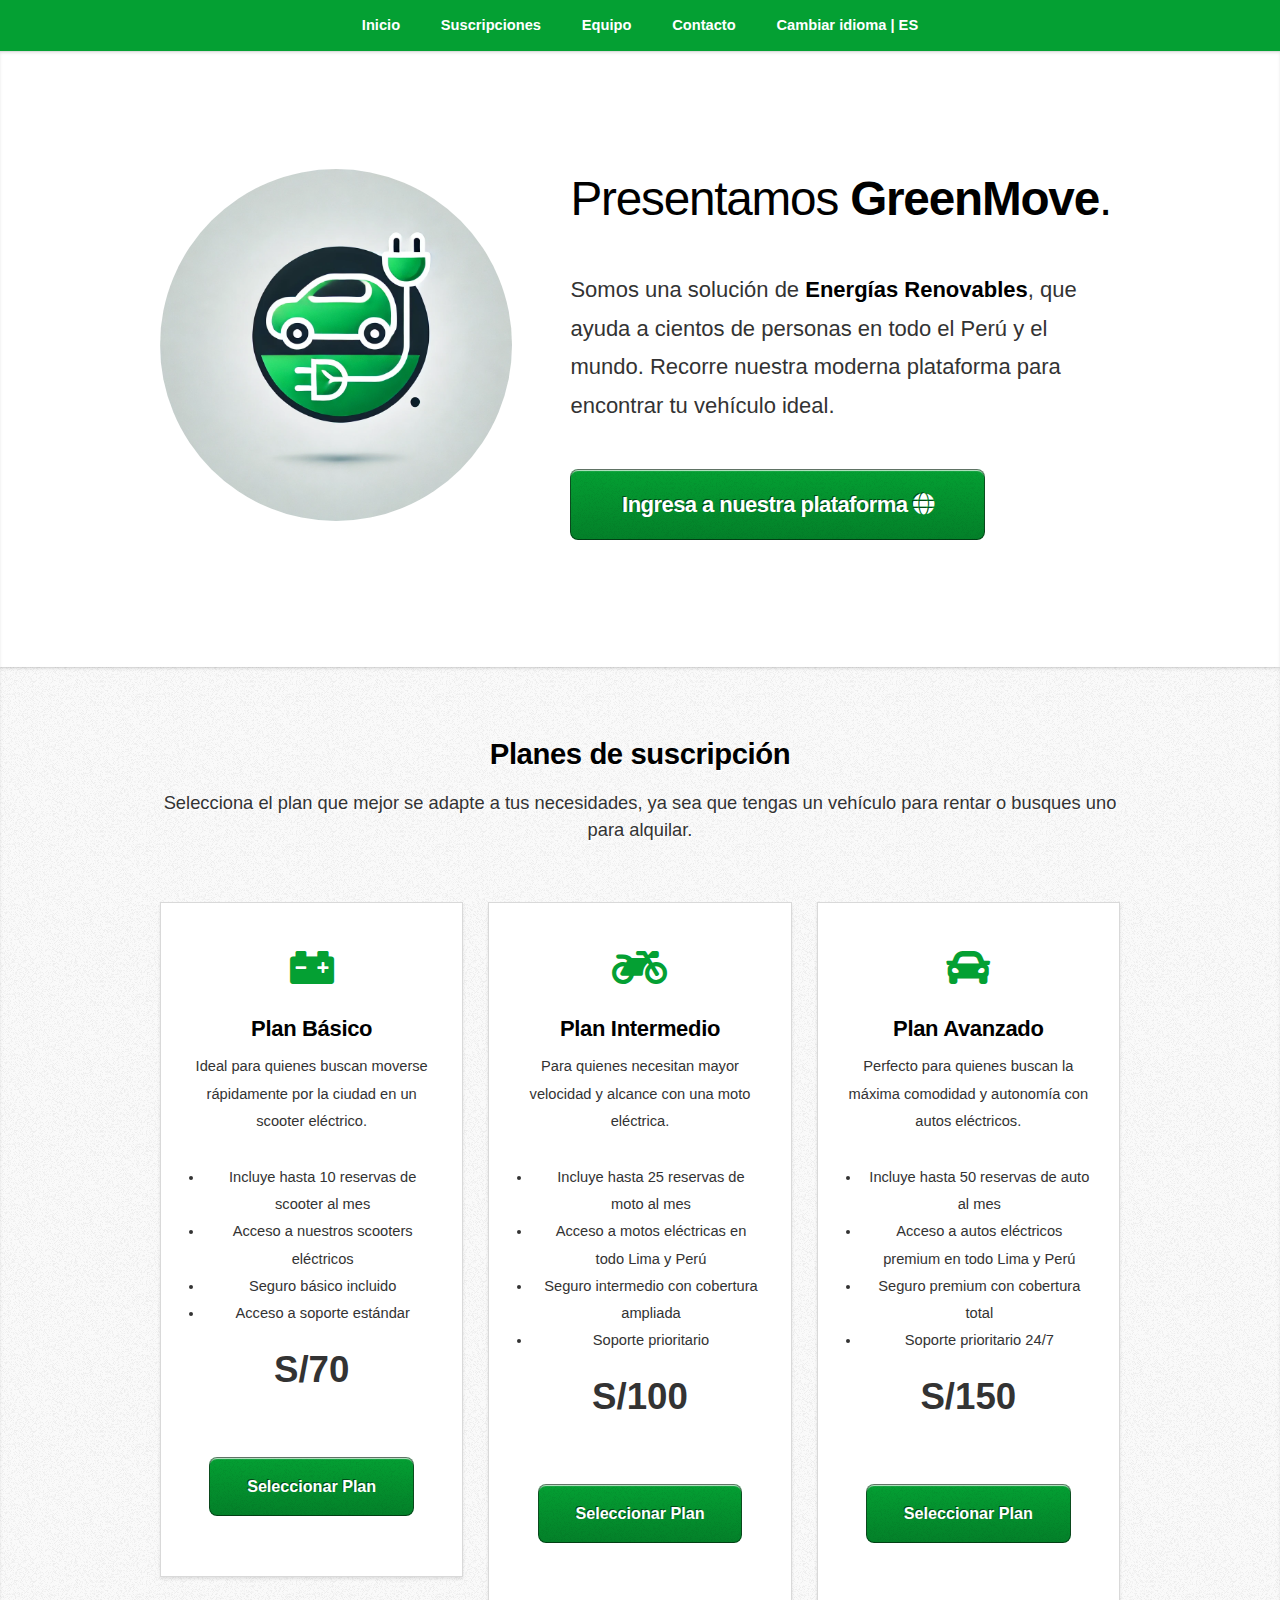
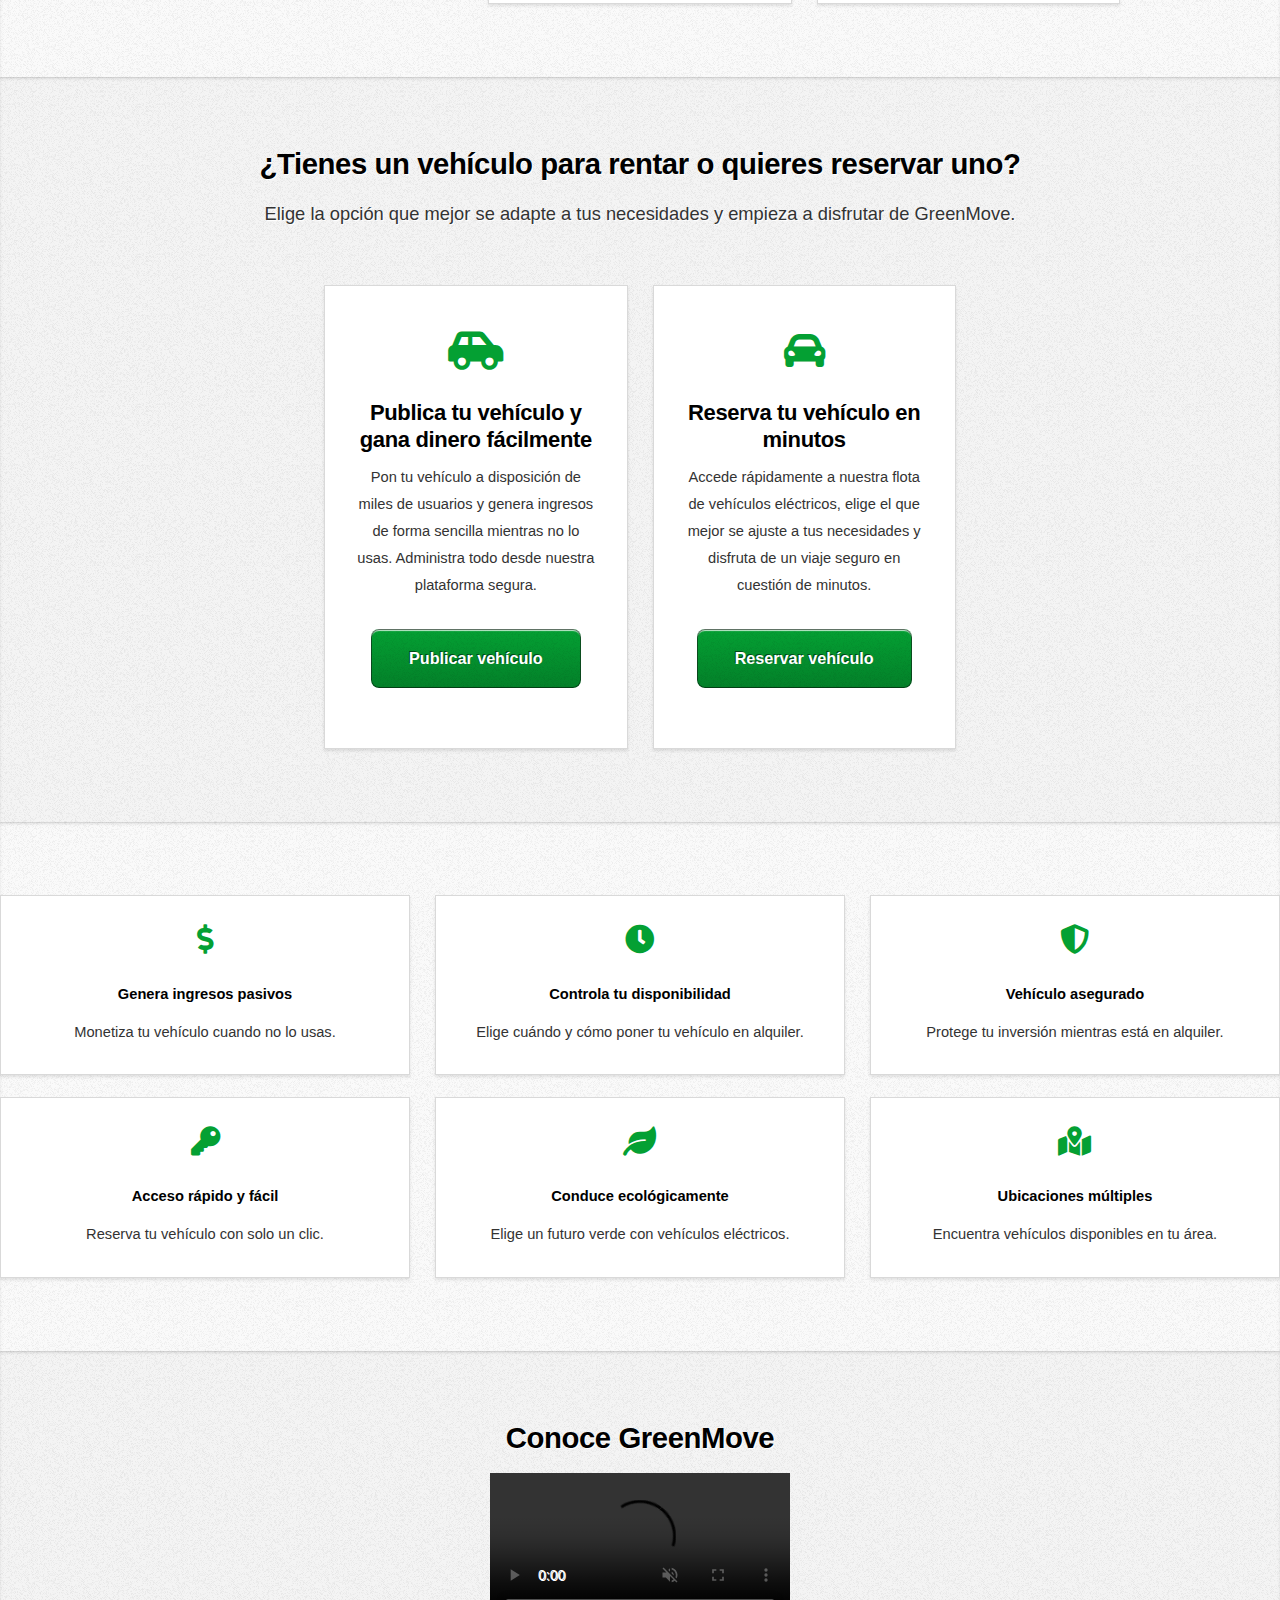
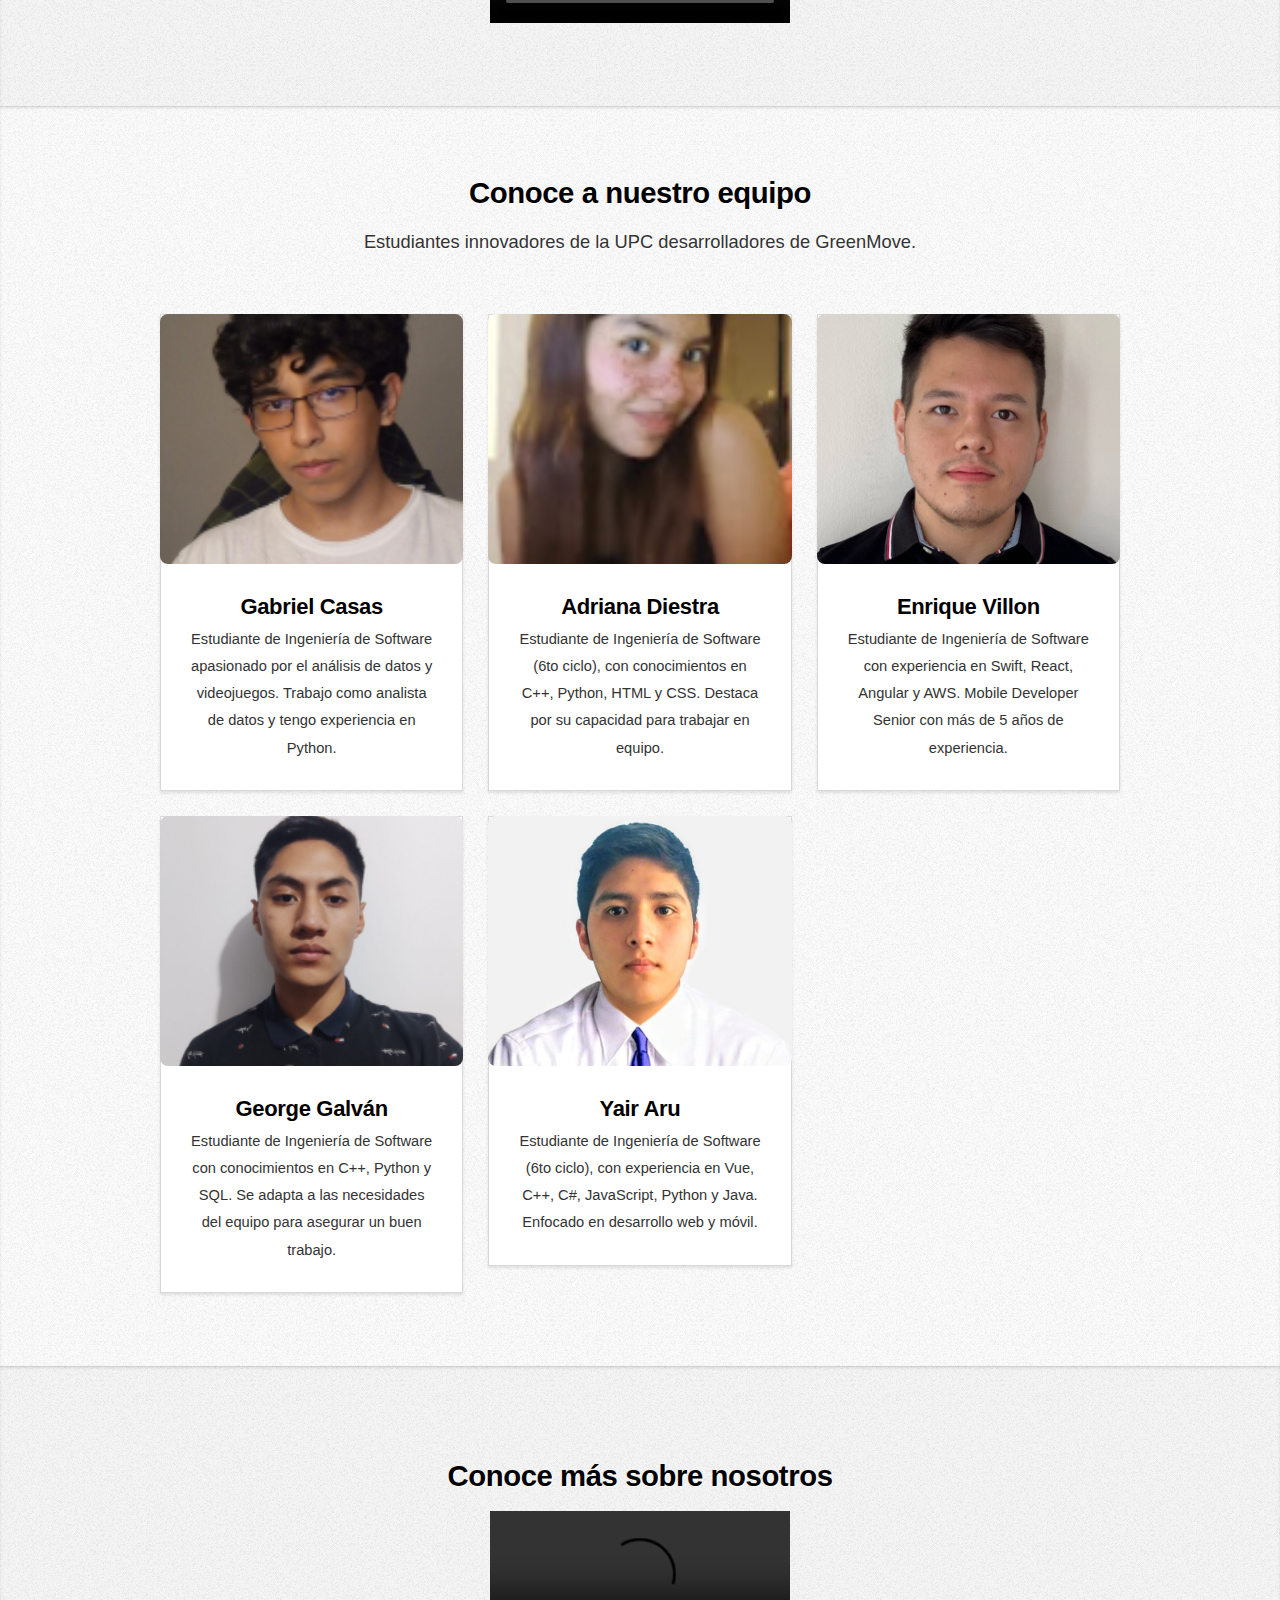
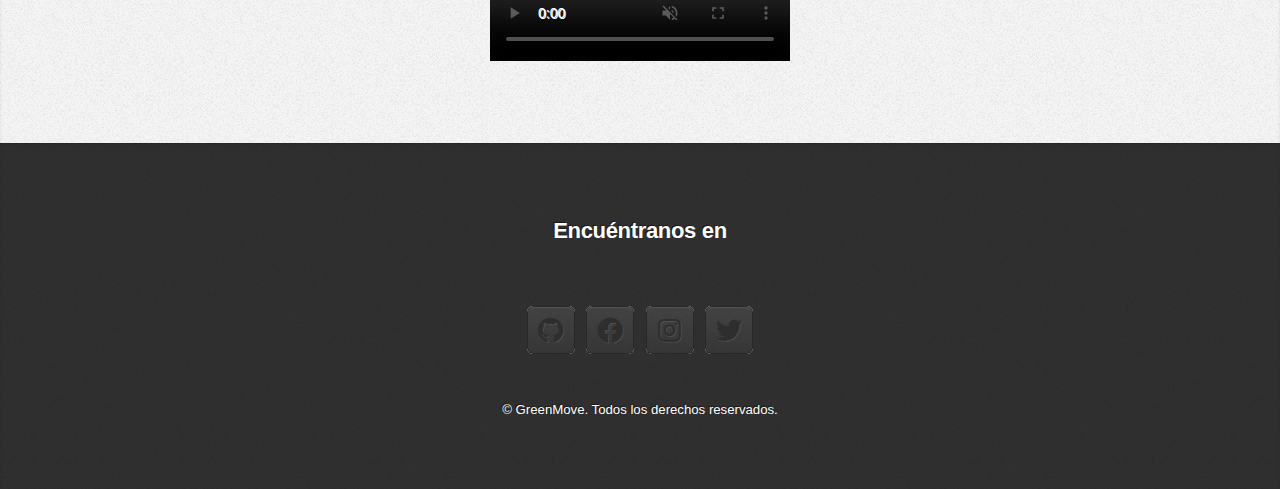
==== spanish.html @ 97f6a9b6 "feat(language-switcher): added language switcher." ====
<!DOCTYPE HTML>

<html lang="es">
<head>
    <title>GreenMove</title>
    <meta charset="utf-8" />
    <meta name="viewport" content="width=device-width, initial-scale=1, user-scalable=no" />
    <link rel="stylesheet" href="assets/css/main.css" />
</head>
<body class="is-preload">


<!-- Nav -->
<nav id="nav">
    <ul class="container">
        <li><a href="#top" id="home">Inicio</a></li>
        <li><a href="#work">Suscripciones</a></li>
        <li><a href="#portfolio">Equipo</a></li>
        <li><a href="#contact">Contacto</a></li>
        <li><a href="index.html">Cambiar idioma | ES</a></li>
    </ul>
</nav>

<!-- Home -->
<article id="top" class="wrapper style1">
    <div class="container">
        <div class="row">
            <div class="col-4 col-5-large col-12-medium">
                <span class="image fit"><img src="images/pic00.jpg" alt="" /></span>
            </div>
            <div class="col-8 col-7-large col-12-medium">
                <header>
                    <h1>Presentamos <strong>GreenMove</strong>.</h1>
                </header>
                <p>Somos una solución de <strong>Energías Renovables</strong>, que ayuda a cientos de personas en todo el Perú y el mundo. Recorre nuestra moderna plataforma para encontrar tu vehículo ideal.</p>
                <a href="https://greenmove-web-app.vercel.app/login" class="button large scrolly">
                    Ingresa a nuestra plataforma <i class="fas fa-globe"></i>
                </a>
            </div>
        </div>
    </div>
</article>






<!-- Planes de Suscripción para GreenMove -->
<article id="work" class="wrapper style2">
    <div class="container">
        <header>
            <h2>Planes de suscripción</h2>
            <p>Selecciona el plan que mejor se adapte a tus necesidades, ya sea que tengas un vehículo para rentar o busques uno para alquilar.</p>
        </header>
        <div class="row aln-center">
            <!-- Plan Básico -->
            <div class="col-4 col-6-medium col-12-small">
                <section class="box style1">
                    <span class="icon featured"><i class="fas fa-car-battery fa-3x"></i></span>
                    <h3>Plan Básico </h3>
                    <p>Ideal para quienes buscan moverse rápidamente por la ciudad en un scooter eléctrico.</p>
                    <ul>
                        <li>Incluye hasta 10 reservas de scooter al mes</li>
                        <li>Acceso a nuestros scooters eléctricos </li>
                        <li>Seguro básico incluido</li>
                        <li>Acceso a soporte estándar</li>
                    </ul>
                    <p style="font-size: 2.5em; font-weight: bold;">S/70</p>
                    <a href="#" class="button">Seleccionar Plan</a>
                </section>
            </div>
            <!-- Plan Intermedio -->
            <div class="col-4 col-6-medium col-12-small">
                <section class="box style1">
                    <span class="icon featured"><i class="fas fa-motorcycle fa-3x"></i></span>
                    <h3>Plan Intermedio</h3>
                    <p>Para quienes necesitan mayor velocidad y alcance con una moto eléctrica.</p>
                    <ul>
                        <li>Incluye hasta 25 reservas de moto al mes</li>
                        <li>Acceso a motos eléctricas en todo Lima y Perú</li>
                        <li>Seguro intermedio con cobertura ampliada</li>
                        <li>Soporte prioritario</li>
                    </ul>
                    <p style="font-size: 2.5em; font-weight: bold;">S/100</p>
                    <a href="#" class="button">Seleccionar Plan</a>
                </section>
            </div>

            <!-- Plan Avanzado -->
            <div class="col-4 col-6-medium col-12-small">
                <section class="box style1">
                    <span class="icon featured"><i class="fas fa-car fa-3x"></i></span>
                    <h3>Plan Avanzado</h3>
                    <p>Perfecto para quienes buscan la máxima comodidad y autonomía con autos eléctricos.</p>
                    <ul>
                        <li>Incluye hasta 50 reservas de auto al mes</li>
                        <li>Acceso a autos eléctricos premium en todo Lima y Perú</li>
                        <li>Seguro premium con cobertura total</li>
                        <li>Soporte prioritario 24/7</li>
                    </ul>
                    <p style="font-size: 2.5em; font-weight: bold;">S/150</p>
                    <a href="#" class="button">Seleccionar Plan</a>
                </section>
            </div>
        </div>
    </div>
</article>






<!-- CTA para Propietarios y Usuarios -->
<article id="users" class="wrapper style3">
    <div class="container">
        <header>
            <h2>¿Tienes un vehículo para rentar o quieres reservar uno?</h2>
            <p>Elige la opción que mejor se adapte a tus necesidades y empieza a disfrutar de GreenMove.</p>
        </header>
        <div class="row aln-center">
            <!-- Card para Propietarios de vehículos -->
            <div class="col-4 col-6-medium col-12-small">
                <section class="box style1">
                    <span class="icon featured"><i class="fas fa-car-side fa-3x"></i></span>
                    <h3>Publica tu vehículo y gana dinero fácilmente</h3>
                    <p>Pon tu vehículo a disposición de miles de usuarios y genera ingresos de forma sencilla mientras no lo usas. Administra todo desde nuestra plataforma segura.</p>
                    <a href="#" class="button">Publicar vehículo</a>
                </section>
            </div>

            <!-- Card para Usuarios que buscan alquilar -->
            <div class="col-4 col-6-medium col-12-small">
                <section class="box style1">
                    <span class="icon featured"><i class="fas fa-car-alt fa-3x"></i></span>
                    <h3>Reserva tu vehículo en minutos</h3>
                    <p>Accede rápidamente a nuestra flota de vehículos eléctricos, elige el que mejor se ajuste a tus necesidades y disfruta de un viaje seguro en cuestión de minutos.</p>
                    <a href="#" class="button">Reservar vehículo</a>
                </section>
            </div>
        </div>
    </div>
</article>

<!-- Beneficios para Propietarios -->
<article id="benefit" class="wrapper style2">
    <div class="row aln-center">
        <div class="col-4 col-12-medium">
            <section class="box benefit-card">
                <span class="icon featured"><i class="fas fa-dollar-sign fa-2x"></i></span>
                <h4>Genera ingresos pasivos</h4>
                <p>Monetiza tu vehículo cuando no lo usas.</p>
            </section>
        </div>
        <div class="col-4 col-12-medium">
            <section class="box benefit-card">
                <span class="icon featured"><i class="fas fa-clock fa-2x"></i></span>
                <h4>Controla tu disponibilidad</h4>
                <p>Elige cuándo y cómo poner tu vehículo en alquiler.</p>
            </section>
        </div>
        <div class="col-4 col-12-medium">
            <section class="box benefit-card">
                <span class="icon featured"><i class="fas fa-shield-alt fa-2x"></i></span>
                <h4>Vehículo asegurado</h4>
                <p>Protege tu inversión mientras está en alquiler.</p>
            </section>
        </div>
    </div>
    <h2></h2>
    <!-- Beneficios para Usuarios -->
    <div class="row aln-center">
        <div class="col-4 col-12-medium">
            <section class="box benefit-card">
                <span class="icon featured"><i class="fas fa-key fa-2x"></i></span>
                <h4>Acceso rápido y fácil</h4>
                <p>Reserva tu vehículo con solo un clic.</p>
            </section>
        </div>
        <div class="col-4 col-12-medium">
            <section class="box benefit-card">
                <span class="icon featured"><i class="fas fa-leaf fa-2x"></i></span>
                <h4>Conduce ecológicamente</h4>
                <p>Elige un futuro verde con vehículos eléctricos.</p>
            </section>
        </div>
        <div class="col-4 col-12-medium">
            <section class="box benefit-card">
                <span class="icon featured"><i class="fas fa-map-marked-alt fa-2x"></i></span>
                <h4>Ubicaciones múltiples</h4>
                <p>Encuentra vehículos disponibles en tu área.</p>
            </section>
        </div>

    </div>
</article>
<article id="about-the-product" class="wrapper style3">
    <div class="about-the-product-container">
        <div class="about-the-product-title">
            <h2 style="color: black">Conoce GreenMove</h2>
        </div>
        <div class="about-the-product-video-container ">
            <video controls autoplay loop muted class="about-the-product-video">
                <source src="" type="video/mp4">
            </video>
        </div>
    </div>
</article>
<!-- Team Portfolio-->
<article id="portfolio" class="wrapper style2">
    <div class="container">
        <header>
            <h2>Conoce a nuestro equipo</h2>
            <p>Estudiantes innovadores de la UPC desarrolladores de GreenMove.</p>
        </header>
        <div class="row">
            <div class="col-4 col-6-medium col-12-small">
                <article class="box style2">
                    <a href="#" class="image featured">
                        <img src="images/Gabriel.png" alt="Gabriel" />
                    </a>
                    <h3><a href="#">Gabriel Casas</a></h3>
                    <p>Estudiante de Ingeniería de Software apasionado por el análisis de datos y videojuegos. Trabajo como analista de datos y tengo experiencia en Python.</p>
                </article>
            </div>
            <div class="col-4 col-6-medium col-12-small">
                <article class="box style2">
                    <a href="#" class="image featured">
                        <img src="images/Adriana.png" alt="Adriana" />
                    </a>
                    <h3><a href="#">Adriana Diestra </a></h3>
                    <p>Estudiante de Ingeniería de Software (6to ciclo), con conocimientos en C++, Python, HTML y CSS. Destaca por su capacidad para trabajar en equipo.</p>
                </article>
            </div>
            <div class="col-4 col-6-medium col-12-small">
                <article class="box style2">
                    <a href="#" class="image featured">
                        <img src="images/Enrique.png" alt="Enrique" />
                    </a>
                    <h3><a href="#">Enrique Villon</a></h3>
                    <p>Estudiante de Ingeniería de Software con experiencia en Swift, React, Angular y AWS. Mobile Developer Senior con más de 5 años de experiencia.</p>
                </article>
            </div>
            <div class="col-4 col-6-medium col-12-small">
                <article class="box style2">
                    <a href="#" class="image featured">
                        <img src="images/George_foto.png" alt="George" />
                    </a>
                    <h3><a href="#">George Galván</a></h3>
                    <p> Estudiante de Ingeniería de Software con conocimientos en C++, Python y SQL. Se adapta a las necesidades del equipo para asegurar un buen trabajo.</p>
                </article>
            </div>
            <div class="col-4 col-6-medium col-12-small">
                <article class="box style2">
                    <a href="#" class="image featured">
                        <img src="images/Yair.jpg" alt="Yair" />
                    </a>
                    <h3><a href="#">Yair Aru </a></h3>
                    <p>Estudiante de Ingeniería de Software (6to ciclo), con experiencia en Vue, C++, C#, JavaScript, Python y Java. Enfocado en desarrollo web y móvil.</p>
                </article>
            </div>
        </div>
    </div>
</article>

<article id="about-the-team" class="wrapper style3">
    <div class="about-the-team-container">
        <div class="about-the-team-title">
            <h2></h2>
            <h2 style="color: black">Conoce más sobre nosotros</h2>
        </div>
        <div class="about-the-team-video-container ">
            <video controls autoplay loop muted class="about-the-team-video">
                <source src="" type="video/mp4">
            </video>
        </div>
    </div>
</article>


<!-- Contact -->
<article id="contact" class="wrapper style4">
    <div class="container medium">
        <header>
            <h3>Encuéntranos en</h3>
        </header>
        <div class="row">
            <div class="col-12">
                <ul class="social">
                    <li><a href="https://github.com/G5UPC-PRE-SI729-2402-SW54-WebCode-Team" class="icon brands fa-github"><span class="label">Github</span></a></li>
                    <li><a href="https://facebook.com" class="icon brands fa-facebook"><span class="label">Facebook</span></a></li>
                    <li><a href="https://instagram.com" class="icon brands fa-instagram"><span class="label">Instagram</span></a></li>
                    <li><a href="https://twitter.com" class="icon brands fa-twitter"><span class="label">Twitter</span></a></li>
                </ul>
            </div>
        </div>
        <footer>
            <ul id="copyright">
                <li style="color: white">&copy; GreenMove. Todos los derechos reservados.</li>
            </ul>
        </footer>
    </div>
</article>

<!-- Scripts -->
<script src="assets/js/jquery.min.js"></script>
<script src="assets/js/jquery.scrolly.min.js"></script>
<script src="assets/js/browser.min.js"></script>
<script src="assets/js/breakpoints.min.js"></script>
<script src="assets/js/util.js"></script>
<script src="assets/js/main.js"></script>

</body>
</html>
---- assets/css/main.css ----
@import url("https://fonts.googleapis.com/css2?family=Nunito:wght@300;600;700&display=swap");
@import url("fontawesome-all.min.css");

/*
	Miniport by HTML5 UP
	html5up.net | @ajlkn
	Free for personal and commercial use under the CCA 3.0 license (html5up.net/license)
*/

html, body, div, span, applet, object,
iframe, h1, h2, h3, h4, h5, h6, p, blockquote,
pre, a, abbr, acronym, address, big, cite,
code, del, dfn, em, img, ins, kbd, q, s, samp,
small, strike, strong, sub, sup, tt, var, b,
u, i, center, dl, dt, dd, ol, ul, li, fieldset,
form, label, legend, table, caption, tbody,
tfoot, thead, tr, th, td, article, aside,
canvas, details, embed, figure, figcaption,
footer, header, hgroup, menu, nav, output, ruby,
section, summary, time, mark, audio, video {
	margin: 0;
	padding: 0;
	border: 0;
	font-size: 100%;
	font: inherit;
	vertical-align: baseline;}

article, aside, details, figcaption, figure,
footer, header, hgroup, menu, nav, section {
	display: block;}

body {
	line-height: 1;
}

ol, ul {
	list-style: none;
}

blockquote, q {
	quotes: none;
}

	blockquote:before, blockquote:after, q:before, q:after {
		content: '';
		content: none;
	}

table {
	border-collapse: collapse;
	border-spacing: 0;
}

body {
	-webkit-text-size-adjust: none;
}

mark {
	background-color: transparent;
	color: inherit;
}

input::-moz-focus-inner {
	border: 0;
	padding: 0;
}

input, select, textarea {
	-moz-appearance: none;
	-webkit-appearance: none;
	-ms-appearance: none;
	appearance: none;
}

/* Basic */

	html {
		box-sizing: border-box;
	}

	*, *:before, *:after {
		box-sizing: inherit;
	}

	body {
		padding-top: 3.5em;
	}

		body.is-preload *, body.is-preload *:before, body.is-preload *:after {
			-moz-animation: none !important;
			-webkit-animation: none !important;
			-ms-animation: none !important;
			animation: none !important;
			-moz-transition: none !important;
			-webkit-transition: none !important;
			-ms-transition: none !important;
			transition: none !important;
		}

	body, input, textarea, select {
		font-family: 'Open Sans', sans-serif;
		line-height: 1.85em;
		color: #333333;
		font-weight: 300;
		font-size: 13pt;
	}

	a {
		-moz-transition: color .2s ease-in-out;
		-webkit-transition: color .2s ease-in-out;
		-ms-transition: color .2s ease-in-out;
		transition: color .2s ease-in-out;
		color: #04A033;
		text-decoration: underline;
	}

		a:hover {
			color: #27AE60 !important;
		}

		a img {
			border: 0;
		}

	b, strong {
		font-weight: 600;
		color: #000000;
	}

	i, em {
		font-style: italic;
	}

	sub {
		position: relative;
		top: 0.5em;
		font-size: 0.8em;
	}

	sup {
		position: relative;
		top: -0.5em;
		font-size: 0.8em;
	}

	blockquote {
		border-left: solid 0.75em #eee;
		padding: 1em 0 1em 1.5em;
		font-style: italic;
	}

	h1, h2, h3, h4, h5, h6 {
		color: #000000;
		margin: 0 0 0.75em 0;
	}

	h1 a, h2 a, h3 a, h4 a, h5 a, h6 a {
		text-decoration: none;
		color: inherit;
	}

	h2, h3, h4, h5, h6 {
		font-weight: 700;
	}

	h1 {
		font-size: 3.25em;
		letter-spacing: -0.025em;
		font-weight: 300;
	}

		h1 strong {
			font-weight: 700;
		}

	h2 {
		font-size: 2em;
		letter-spacing: -0.015em;
	}

	h3 {
		font-size: 1.5em;
		letter-spacing: -0.015em;
	}

	em, i {
		font-style: italic;
	}

	br.clear {
		clear: both;
	}

	hr {
		border: 0;
		border-top: solid 1px #444;
		border-top-color: rgba(0, 0, 0, 0.35);
		box-shadow: 0px 1px 0px 0px rgba(255, 255, 255, 0.1);
		height: 1px;
		margin: 3em 0;
	}

	p, ul, ol, dl, table {
		margin-bottom: 2em;
	}

	header {
		margin: 0 0 3em 0;
	}

		header > p {
			font-size: 1.25em;
			margin: 0;
		}

	footer {
		margin: 3em 0 0 0;
	}

		footer > p {
			font-size: 1.25em;
		}

/* Container */

	.container {
		margin: 0 auto;
		max-width: calc(100% - 50px);
		width: 1200px;
	}

		.container.medium {
			width: 100%;
		}

		@media screen and (max-width: 1680px) {

			.container {
				width: 1200px;
			}

				.container.medium {
					width: 900px;
				}

		}

		@media screen and (max-width: 1280px) {

			.container {
				width: 960px;
			}

				.container.medium {
					width: 720px;
				}

		}

		@media screen and (max-width: 980px) {

			.container {
				width: 100%;
			}

				.container.medium {
					width: 75%;
				}

		}

		@media screen and (max-width: 736px) {

			.container {
				width: 100%;
				max-width: calc(100% - 30px);
			}

				.container.medium {
					width: 100%;
				}

		}

/* Row */

	.row {
		display: flex;
		flex-wrap: wrap;
		box-sizing: border-box;
		align-items: stretch;
	}

		.row > * {
			box-sizing: border-box;
		}

		.row.gtr-uniform > * > :last-child {
			margin-bottom: 0;
		}

		.row.aln-left {
			justify-content: flex-start;
		}

		.row.aln-center {
			justify-content: center;
		}

		.row.aln-right {
			justify-content: flex-end;
		}

		.row.aln-top {
			align-items: flex-start;
		}

		.row.aln-middle {
			align-items: center;
		}

		.row.aln-bottom {
			align-items: flex-end;
		}

		.row > .imp {
			order: -1;
		}

		.row > .col-1 {
			width: 8.33333%;
		}

		.row > .off-1 {
			margin-left: 8.33333%;
		}

		.row > .col-2 {
			width: 16.66667%;
		}

		.row > .off-2 {
			margin-left: 16.66667%;
		}

		.row > .col-3 {
			width: 25%;
		}

		.row > .off-3 {
			margin-left: 25%;
		}

		.row > .col-4 {
			width: 33.33333%;
		}

		.row > .off-4 {
			margin-left: 33.33333%;
		}

		.row > .col-5 {
			width: 41.66667%;
		}

		.row > .off-5 {
			margin-left: 41.66667%;
		}

		.row > .col-6 {
			width: 50%;
		}

		.row > .off-6 {
			margin-left: 50%;
		}

		.row > .col-7 {
			width: 58.33333%;
		}

		.row > .off-7 {
			margin-left: 58.33333%;
		}

		.row > .col-8 {
			width: 66.66667%;
		}

		.row > .off-8 {
			margin-left: 66.66667%;
		}

		.row > .col-9 {
			width: 75%;
		}

		.row > .off-9 {
			margin-left: 75%;
		}

		.row > .col-10 {
			width: 83.33333%;
		}

		.row > .off-10 {
			margin-left: 83.33333%;
		}

		.row > .col-11 {
			width: 91.66667%;
		}

		.row > .off-11 {
			margin-left: 91.66667%;
		}

		.row > .col-12 {
			width: 100%;
		}

		.row > .off-12 {
			margin-left: 100%;
		}

		.row.gtr-0 {
			margin-top: 0px;
			margin-left: 0px;
		}

			.row.gtr-0 > * {
				padding: 0px 0 0 0px;
			}

			.row.gtr-0.gtr-uniform {
				margin-top: 0px;
			}

				.row.gtr-0.gtr-uniform > * {
					padding-top: 0px;
				}

		.row.gtr-25 {
			margin-top: -6.25px;
			margin-left: -6.25px;
		}

			.row.gtr-25 > * {
				padding: 6.25px 0 0 6.25px;
			}

			.row.gtr-25.gtr-uniform {
				margin-top: -6.25px;
			}

				.row.gtr-25.gtr-uniform > * {
					padding-top: 6.25px;
				}

		.row.gtr-50 {
			margin-top: -12.5px;
			margin-left: -12.5px;
		}

			.row.gtr-50 > * {
				padding: 12.5px 0 0 12.5px;
			}

			.row.gtr-50.gtr-uniform {
				margin-top: -12.5px;
			}

				.row.gtr-50.gtr-uniform > * {
					padding-top: 12.5px;
				}

		.row {
			margin-top: -25px;
			margin-left: -25px;
		}

			.row > * {
				padding: 25px 0 0 25px;
			}

			.row.gtr-uniform {
				margin-top: -25px;
			}

				.row.gtr-uniform > * {
					padding-top: 25px;
				}

		.row.gtr-150 {
			margin-top: -37.5px;
			margin-left: -37.5px;
		}

			.row.gtr-150 > * {
				padding: 37.5px 0 0 37.5px;
			}

			.row.gtr-150.gtr-uniform {
				margin-top: -37.5px;
			}

				.row.gtr-150.gtr-uniform > * {
					padding-top: 37.5px;
				}

		.row.gtr-200 {
			margin-top: -50px;
			margin-left: -50px;
		}

			.row.gtr-200 > * {
				padding: 50px 0 0 50px;
			}

			.row.gtr-200.gtr-uniform {
				margin-top: -50px;
			}

				.row.gtr-200.gtr-uniform > * {
					padding-top: 50px;
				}

		@media screen and (max-width: 1680px) {

			.row {
				display: flex;
				flex-wrap: wrap;
				box-sizing: border-box;
				align-items: stretch;
			}

				.row > * {
					box-sizing: border-box;
				}

				.row.gtr-uniform > * > :last-child {
					margin-bottom: 0;
				}

				.row.aln-left {
					justify-content: flex-start;
				}

				.row.aln-center {
					justify-content: center;
				}

				.row.aln-right {
					justify-content: flex-end;
				}

				.row.aln-top {
					align-items: flex-start;
				}

				.row.aln-middle {
					align-items: center;
				}

				.row.aln-bottom {
					align-items: flex-end;
				}

				.row > .imp-xlarge {
					order: -1;
				}

				.row > .col-1-xlarge {
					width: 8.33333%;
				}

				.row > .off-1-xlarge {
					margin-left: 8.33333%;
				}

				.row > .col-2-xlarge {
					width: 16.66667%;
				}

				.row > .off-2-xlarge {
					margin-left: 16.66667%;
				}

				.row > .col-3-xlarge {
					width: 25%;
				}

				.row > .off-3-xlarge {
					margin-left: 25%;
				}

				.row > .col-4-xlarge {
					width: 33.33333%;
				}

				.row > .off-4-xlarge {
					margin-left: 33.33333%;
				}

				.row > .col-5-xlarge {
					width: 41.66667%;
				}

				.row > .off-5-xlarge {
					margin-left: 41.66667%;
				}

				.row > .col-6-xlarge {
					width: 50%;
				}

				.row > .off-6-xlarge {
					margin-left: 50%;
				}

				.row > .col-7-xlarge {
					width: 58.33333%;
				}

				.row > .off-7-xlarge {
					margin-left: 58.33333%;
				}

				.row > .col-8-xlarge {
					width: 66.66667%;
				}

				.row > .off-8-xlarge {
					margin-left: 66.66667%;
				}

				.row > .col-9-xlarge {
					width: 75%;
				}

				.row > .off-9-xlarge {
					margin-left: 75%;
				}

				.row > .col-10-xlarge {
					width: 83.33333%;
				}

				.row > .off-10-xlarge {
					margin-left: 83.33333%;
				}

				.row > .col-11-xlarge {
					width: 91.66667%;
				}

				.row > .off-11-xlarge {
					margin-left: 91.66667%;
				}

				.row > .col-12-xlarge {
					width: 100%;
				}

				.row > .off-12-xlarge {
					margin-left: 100%;
				}

				.row.gtr-0 {
					margin-top: 0px;
					margin-left: 0px;
				}

					.row.gtr-0 > * {
						padding: 0px 0 0 0px;
					}

					.row.gtr-0.gtr-uniform {
						margin-top: 0px;
					}

						.row.gtr-0.gtr-uniform > * {
							padding-top: 0px;
						}

				.row.gtr-25 {
					margin-top: -6.25px;
					margin-left: -6.25px;
				}

					.row.gtr-25 > * {
						padding: 6.25px 0 0 6.25px;
					}

					.row.gtr-25.gtr-uniform {
						margin-top: -6.25px;
					}

						.row.gtr-25.gtr-uniform > * {
							padding-top: 6.25px;
						}

				.row.gtr-50 {
					margin-top: -12.5px;
					margin-left: -12.5px;
				}

					.row.gtr-50 > * {
						padding: 12.5px 0 0 12.5px;
					}

					.row.gtr-50.gtr-uniform {
						margin-top: -12.5px;
					}

						.row.gtr-50.gtr-uniform > * {
							padding-top: 12.5px;
						}

				.row {
					margin-top: -25px;
					margin-left: -25px;
				}

					.row > * {
						padding: 25px 0 0 25px;
					}

					.row.gtr-uniform {
						margin-top: -25px;
					}

						.row.gtr-uniform > * {
							padding-top: 25px;
						}

				.row.gtr-150 {
					margin-top: -37.5px;
					margin-left: -37.5px;
				}

					.row.gtr-150 > * {
						padding: 37.5px 0 0 37.5px;
					}

					.row.gtr-150.gtr-uniform {
						margin-top: -37.5px;
					}

						.row.gtr-150.gtr-uniform > * {
							padding-top: 37.5px;
						}

				.row.gtr-200 {
					margin-top: -50px;
					margin-left: -50px;
				}

					.row.gtr-200 > * {
						padding: 50px 0 0 50px;
					}

					.row.gtr-200.gtr-uniform {
						margin-top: -50px;
					}

						.row.gtr-200.gtr-uniform > * {
							padding-top: 50px;
						}

		}

		@media screen and (max-width: 1280px) {

			.row {
				display: flex;
				flex-wrap: wrap;
				box-sizing: border-box;
				align-items: stretch;
			}

				.row > * {
					box-sizing: border-box;
				}

				.row.gtr-uniform > * > :last-child {
					margin-bottom: 0;
				}

				.row.aln-left {
					justify-content: flex-start;
				}

				.row.aln-center {
					justify-content: center;
				}

				.row.aln-right {
					justify-content: flex-end;
				}

				.row.aln-top {
					align-items: flex-start;
				}

				.row.aln-middle {
					align-items: center;
				}

				.row.aln-bottom {
					align-items: flex-end;
				}

				.row > .imp-large {
					order: -1;
				}

				.row > .col-1-large {
					width: 8.33333%;
				}

				.row > .off-1-large {
					margin-left: 8.33333%;
				}

				.row > .col-2-large {
					width: 16.66667%;
				}

				.row > .off-2-large {
					margin-left: 16.66667%;
				}

				.row > .col-3-large {
					width: 25%;
				}

				.row > .off-3-large {
					margin-left: 25%;
				}

				.row > .col-4-large {
					width: 33.33333%;
				}

				.row > .off-4-large {
					margin-left: 33.33333%;
				}

				.row > .col-5-large {
					width: 41.66667%;
				}

				.row > .off-5-large {
					margin-left: 41.66667%;
				}

				.row > .col-6-large {
					width: 50%;
				}

				.row > .off-6-large {
					margin-left: 50%;
				}

				.row > .col-7-large {
					width: 58.33333%;
				}

				.row > .off-7-large {
					margin-left: 58.33333%;
				}

				.row > .col-8-large {
					width: 66.66667%;
				}

				.row > .off-8-large {
					margin-left: 66.66667%;
				}

				.row > .col-9-large {
					width: 75%;
				}

				.row > .off-9-large {
					margin-left: 75%;
				}

				.row > .col-10-large {
					width: 83.33333%;
				}

				.row > .off-10-large {
					margin-left: 83.33333%;
				}

				.row > .col-11-large {
					width: 91.66667%;
				}

				.row > .off-11-large {
					margin-left: 91.66667%;
				}

				.row > .col-12-large {
					width: 100%;
				}

				.row > .off-12-large {
					margin-left: 100%;
				}

				.row.gtr-0 {
					margin-top: 0px;
					margin-left: 0px;
				}

					.row.gtr-0 > * {
						padding: 0px 0 0 0px;
					}

					.row.gtr-0.gtr-uniform {
						margin-top: 0px;
					}

						.row.gtr-0.gtr-uniform > * {
							padding-top: 0px;
						}

				.row.gtr-25 {
					margin-top: -6.25px;
					margin-left: -6.25px;
				}

					.row.gtr-25 > * {
						padding: 6.25px 0 0 6.25px;
					}

					.row.gtr-25.gtr-uniform {
						margin-top: -6.25px;
					}

						.row.gtr-25.gtr-uniform > * {
							padding-top: 6.25px;
						}

				.row.gtr-50 {
					margin-top: -12.5px;
					margin-left: -12.5px;
				}

					.row.gtr-50 > * {
						padding: 12.5px 0 0 12.5px;
					}

					.row.gtr-50.gtr-uniform {
						margin-top: -12.5px;
					}

						.row.gtr-50.gtr-uniform > * {
							padding-top: 12.5px;
						}

				.row {
					margin-top: -25px;
					margin-left: -25px;
				}

					.row > * {
						padding: 25px 0 0 25px;
					}

					.row.gtr-uniform {
						margin-top: -25px;
					}

						.row.gtr-uniform > * {
							padding-top: 25px;
						}

				.row.gtr-150 {
					margin-top: -37.5px;
					margin-left: -37.5px;
				}

					.row.gtr-150 > * {
						padding: 37.5px 0 0 37.5px;
					}

					.row.gtr-150.gtr-uniform {
						margin-top: -37.5px;
					}

						.row.gtr-150.gtr-uniform > * {
							padding-top: 37.5px;
						}

				.row.gtr-200 {
					margin-top: -50px;
					margin-left: -50px;
				}

					.row.gtr-200 > * {
						padding: 50px 0 0 50px;
					}

					.row.gtr-200.gtr-uniform {
						margin-top: -50px;
					}

						.row.gtr-200.gtr-uniform > * {
							padding-top: 50px;
						}

		}

		@media screen and (max-width: 980px) {

			.row {
				display: flex;
				flex-wrap: wrap;
				box-sizing: border-box;
				align-items: stretch;
			}

				.row > * {
					box-sizing: border-box;
				}

				.row.gtr-uniform > * > :last-child {
					margin-bottom: 0;
				}

				.row.aln-left {
					justify-content: flex-start;
				}

				.row.aln-center {
					justify-content: center;
				}

				.row.aln-right {
					justify-content: flex-end;
				}

				.row.aln-top {
					align-items: flex-start;
				}

				.row.aln-middle {
					align-items: center;
				}

				.row.aln-bottom {
					align-items: flex-end;
				}

				.row > .imp-medium {
					order: -1;
				}

				.row > .col-1-medium {
					width: 8.33333%;
				}

				.row > .off-1-medium {
					margin-left: 8.33333%;
				}

				.row > .col-2-medium {
					width: 16.66667%;
				}

				.row > .off-2-medium {
					margin-left: 16.66667%;
				}

				.row > .col-3-medium {
					width: 25%;
				}

				.row > .off-3-medium {
					margin-left: 25%;
				}

				.row > .col-4-medium {
					width: 33.33333%;
				}

				.row > .off-4-medium {
					margin-left: 33.33333%;
				}

				.row > .col-5-medium {
					width: 41.66667%;
				}

				.row > .off-5-medium {
					margin-left: 41.66667%;
				}

				.row > .col-6-medium {
					width: 50%;
				}

				.row > .off-6-medium {
					margin-left: 50%;
				}

				.row > .col-7-medium {
					width: 58.33333%;
				}

				.row > .off-7-medium {
					margin-left: 58.33333%;
				}

				.row > .col-8-medium {
					width: 66.66667%;
				}

				.row > .off-8-medium {
					margin-left: 66.66667%;
				}

				.row > .col-9-medium {
					width: 75%;
				}

				.row > .off-9-medium {
					margin-left: 75%;
				}

				.row > .col-10-medium {
					width: 83.33333%;
				}

				.row > .off-10-medium {
					margin-left: 83.33333%;
				}

				.row > .col-11-medium {
					width: 91.66667%;
				}

				.row > .off-11-medium {
					margin-left: 91.66667%;
				}

				.row > .col-12-medium {
					width: 100%;
				}

				.row > .off-12-medium {
					margin-left: 100%;
				}

				.row.gtr-0 {
					margin-top: 0px;
					margin-left: 0px;
				}

					.row.gtr-0 > * {
						padding: 0px 0 0 0px;
					}

					.row.gtr-0.gtr-uniform {
						margin-top: 0px;
					}

						.row.gtr-0.gtr-uniform > * {
							padding-top: 0px;
						}

				.row.gtr-25 {
					margin-top: -6.25px;
					margin-left: -6.25px;
				}

					.row.gtr-25 > * {
						padding: 6.25px 0 0 6.25px;
					}

					.row.gtr-25.gtr-uniform {
						margin-top: -6.25px;
					}

						.row.gtr-25.gtr-uniform > * {
							padding-top: 6.25px;
						}

				.row.gtr-50 {
					margin-top: -12.5px;
					margin-left: -12.5px;
				}

					.row.gtr-50 > * {
						padding: 12.5px 0 0 12.5px;
					}

					.row.gtr-50.gtr-uniform {
						margin-top: -12.5px;
					}

						.row.gtr-50.gtr-uniform > * {
							padding-top: 12.5px;
						}

				.row {
					margin-top: -25px;
					margin-left: -25px;
				}

					.row > * {
						padding: 25px 0 0 25px;
					}

					.row.gtr-uniform {
						margin-top: -25px;
					}

						.row.gtr-uniform > * {
							padding-top: 25px;
						}

				.row.gtr-150 {
					margin-top: -37.5px;
					margin-left: -37.5px;
				}

					.row.gtr-150 > * {
						padding: 37.5px 0 0 37.5px;
					}

					.row.gtr-150.gtr-uniform {
						margin-top: -37.5px;
					}

						.row.gtr-150.gtr-uniform > * {
							padding-top: 37.5px;
						}

				.row.gtr-200 {
					margin-top: -50px;
					margin-left: -50px;
				}

					.row.gtr-200 > * {
						padding: 50px 0 0 50px;
					}

					.row.gtr-200.gtr-uniform {
						margin-top: -50px;
					}

						.row.gtr-200.gtr-uniform > * {
							padding-top: 50px;
						}

		}

		@media screen and (max-width: 736px) {

			.row {
				display: flex;
				flex-wrap: wrap;
				box-sizing: border-box;
				align-items: stretch;
			}

				.row > * {
					box-sizing: border-box;
				}

				.row.gtr-uniform > * > :last-child {
					margin-bottom: 0;
				}

				.row.aln-left {
					justify-content: flex-start;
				}

				.row.aln-center {
					justify-content: center;
				}

				.row.aln-right {
					justify-content: flex-end;
				}

				.row.aln-top {
					align-items: flex-start;
				}

				.row.aln-middle {
					align-items: center;
				}

				.row.aln-bottom {
					align-items: flex-end;
				}

				.row > .imp-small {
					order: -1;
				}

				.row > .col-1-small {
					width: 8.33333%;
				}

				.row > .off-1-small {
					margin-left: 8.33333%;
				}

				.row > .col-2-small {
					width: 16.66667%;
				}

				.row > .off-2-small {
					margin-left: 16.66667%;
				}

				.row > .col-3-small {
					width: 25%;
				}

				.row > .off-3-small {
					margin-left: 25%;
				}

				.row > .col-4-small {
					width: 33.33333%;
				}

				.row > .off-4-small {
					margin-left: 33.33333%;
				}

				.row > .col-5-small {
					width: 41.66667%;
				}

				.row > .off-5-small {
					margin-left: 41.66667%;
				}

				.row > .col-6-small {
					width: 50%;
				}

				.row > .off-6-small {
					margin-left: 50%;
				}

				.row > .col-7-small {
					width: 58.33333%;
				}

				.row > .off-7-small {
					margin-left: 58.33333%;
				}

				.row > .col-8-small {
					width: 66.66667%;
				}

				.row > .off-8-small {
					margin-left: 66.66667%;
				}

				.row > .col-9-small {
					width: 75%;
				}

				.row > .off-9-small {
					margin-left: 75%;
				}

				.row > .col-10-small {
					width: 83.33333%;
				}

				.row > .off-10-small {
					margin-left: 83.33333%;
				}

				.row > .col-11-small {
					width: 91.66667%;
				}

				.row > .off-11-small {
					margin-left: 91.66667%;
				}

				.row > .col-12-small {
					width: 100%;
				}

				.row > .off-12-small {
					margin-left: 100%;
				}

				.row.gtr-0 {
					margin-top: 0px;
					margin-left: 0px;
				}

					.row.gtr-0 > * {
						padding: 0px 0 0 0px;
					}

					.row.gtr-0.gtr-uniform {
						margin-top: 0px;
					}

						.row.gtr-0.gtr-uniform > * {
							padding-top: 0px;
						}

				.row.gtr-25 {
					margin-top: -3.75px;
					margin-left: -3.75px;
				}

					.row.gtr-25 > * {
						padding: 3.75px 0 0 3.75px;
					}

					.row.gtr-25.gtr-uniform {
						margin-top: -3.75px;
					}

						.row.gtr-25.gtr-uniform > * {
							padding-top: 3.75px;
						}

				.row.gtr-50 {
					margin-top: -7.5px;
					margin-left: -7.5px;
				}

					.row.gtr-50 > * {
						padding: 7.5px 0 0 7.5px;
					}

					.row.gtr-50.gtr-uniform {
						margin-top: -7.5px;
					}

						.row.gtr-50.gtr-uniform > * {
							padding-top: 7.5px;
						}

				.row {
					margin-top: -15px;
					margin-left: -15px;
				}

					.row > * {
						padding: 15px 0 0 15px;
					}

					.row.gtr-uniform {
						margin-top: -15px;
					}

						.row.gtr-uniform > * {
							padding-top: 15px;
						}

				.row.gtr-150 {
					margin-top: -22.5px;
					margin-left: -22.5px;
				}

					.row.gtr-150 > * {
						padding: 22.5px 0 0 22.5px;
					}

					.row.gtr-150.gtr-uniform {
						margin-top: -22.5px;
					}

						.row.gtr-150.gtr-uniform > * {
							padding-top: 22.5px;
						}

				.row.gtr-200 {
					margin-top: -30px;
					margin-left: -30px;
				}

					.row.gtr-200 > * {
						padding: 30px 0 0 30px;
					}

					.row.gtr-200.gtr-uniform {
						margin-top: -30px;
					}

						.row.gtr-200.gtr-uniform > * {
							padding-top: 30px;
						}

		}

/* Form */

	form label {
		color: #3e3e3e;
		font-weight: 700;
		display: block;
		margin: 0 0 0.5em 0;
	}

	form input[type=text],
	form input[type=email],
	form input[type=password],
	form select,
	form textarea {
		-moz-transition: background .2s ease-in-out, box-shadow .2s ease-in-out;
		-webkit-transition: background .2s ease-in-out, box-shadow .2s ease-in-out;
		-ms-transition: background .2s ease-in-out, box-shadow .2s ease-in-out;
		transition: background .2s ease-in-out, box-shadow .2s ease-in-out;
		-webkit-appearance: none;
		display: block;
		border: 0;
		padding: 0.75em;
		font-size: 1em;
		border-radius: 8px;
		border: solid 1px #ddd;
		background: #fff;
		color: #bbb;
		box-shadow: inset 0px 2px 3px 1px rgba(0, 0, 0, 0.05), 0px 1px 0px 0px rgba(255, 255, 255, 0.025);
		width: 100%;
	}

		form input[type=text]:focus,
		form input[type=email]:focus,
		form input[type=password]:focus,
		form select:focus,
		form textarea:focus {
			background: #fafafa;
			box-shadow: inset 0px 2px 5px 0px rgba(0, 0, 0, 0.05), 0px 1px 0px 0px rgba(255, 255, 255, 0.025), inset 0px 0px 2px 1px #43bff0;
		}

	form textarea {
		height: 15em;
	}

	form .actions:last-child {
		margin-bottom: 0;
	}

	form ::-webkit-input-placeholder {
		color: #555 !important;
	}

	form :-moz-placeholder {
		color: #555 !important;
	}

	form ::-moz-placeholder {
		color: #555 !important;
	}

	form :-ms-input-placeholder {
		color: #555 !important;
	}

	form ::-moz-focus-inner {
		border: 0;
	}

/* Tables */

	table {
		width: 100%;
	}

		table.default {
			width: 100%;
		}

			table.default tr {
				border-top: solid 1px #eee;
			}

				table.default tr:first-child {
					border-top: 0;
				}

			table.default td {
				padding: 0.5em 1em 0.5em 1em;
			}

			table.default th {
				text-align: left;
				padding: 0.5em 1em 0.5em 1em;
				font-weight: 600;
				margin: 0 0 1em 0;
			}

			table.default thead {
				background: #4f4f4f;
				color: #fff;
			}

/* Section/Article */

	section, article {
		margin-bottom: 3em;
	}

	section > :last-child,
	article > :last-child,
	section:last-child,
	article:last-child {
		margin-bottom: 0;
	}

/* Image */

	.image {
		display: inline-block;
		position: relative;
	}

		.image img {
			display: block;
			width: 100%;
		}

		.image.fit {
			display: block;
			width: 100%;
		}

		.image.featured {
			display: block;
			width: 100%;
			margin: 0 0 2em 0;
		}

		.image.left {
			float: left;
			margin: 0 2em 2em 0;
		}

		.image.centered {
			display: block;
			margin: 0 0 2em 0;
		}

			.image.centered img {
				margin: 0 auto;
				width: auto;
			}

/* Button */

	input[type="button"],
	input[type="submit"],
	input[type="reset"],
	button,
	.button {
		background-image: url("images/bg.png"), -moz-linear-gradient(top, rgba(0, 0, 0, 0), rgba(0, 0, 0, 0.2));
		background-image: url("images/bg.png"), -webkit-linear-gradient(top, rgba(0, 0, 0, 0), rgba(0, 0, 0, 0.2));
		background-image: url("images/bg.png"), -ms-linear-gradient(top, rgba(0, 0, 0, 0), rgba(0, 0, 0, 0.2));
		background-image: url("images/bg.png"), linear-gradient(top, rgba(0, 0, 0, 0), rgba(0, 0, 0, 0.2));
		-moz-transition: background-color .2s ease-in-out;
		-webkit-transition: background-color .2s ease-in-out;
		-ms-transition: background-color .2s ease-in-out;
		transition: background-color .2s ease-in-out;
		-webkit-appearance: none;
		position: relative;
		display: inline-block;
		color: #fff !important;
		text-decoration: none;
		font-weight: 700;
		border: 0;
		outline: 0;
		cursor: pointer;
		border-radius: 8px;
		text-shadow: -1px -1px 0.5px rgba(0, 0, 0, 0.5);
		overflow: hidden;
		box-shadow: inset 0px 0px 0px 1px rgba(0, 0, 0, 0.5), inset 0px 2px 1px 0px rgba(255, 255, 255, 0.75);
		background-color: #04A033;
		padding: 1em 2.35em 1em 2.35em;
		font-size: 1.1em;
		max-width: 24em;
	}

		input[type="button"]:hover,
		input[type="submit"]:hover,
		input[type="reset"]:hover,
		button:hover,
		.button:hover {
			background-color: #27AE60;
			color: #fff !important;
		}

		input[type="button"]:active,
		input[type="submit"]:active,
		input[type="reset"]:active,
		button:active,
		.button:active {
			background-color: #27AE60;
			top: 1px;
		}

		input[type="button"].large,
		input[type="submit"].large,
		input[type="reset"].large,
		button.large,
		.button.large {
			font-size: 1.5em;
			letter-spacing: -0.025em;
		}

		input[type="button"].alt,
		input[type="submit"].alt,
		input[type="reset"].alt,
		button.alt,
		.button.alt {
			background-color: #444;
			box-shadow: inset 0px 0px 0px 1px #242424, inset 0px 2px 1px 0px rgba(255, 255, 255, 0.2);
		}

			input[type="button"].alt:hover,
			input[type="submit"].alt:hover,
			input[type="reset"].alt:hover,
			button.alt:hover,
			.button.alt:hover {
				background-color: #4f4f4f;
				color: #fff !important;
			}

			input[type="button"].alt:active,
			input[type="submit"].alt:active,
			input[type="reset"].alt:active,
			button.alt:active,
			.button.alt:active {
				background-color: #3f3f3f;
			}

/* List */

	ul {
		list-style: disc;
		padding-left: 1em;
	}

		ul li {
			padding-left: 0.5em;
		}

	ol {
		list-style: decimal;
		padding-left: 1.25em;
	}

		ol li {
			padding-left: 0.25em;
		}

/* Social */

	ul.social {
		cursor: default;
		margin: 0;
		list-style: none;
		padding-left: 0;
	}

		ul.social li {
			position: relative;
			display: inline-block;
			margin: 0.25em;
			top: 0;
			padding-left: 0;
		}

			ul.social li a {
				-moz-transition: top .2s ease-in-out;
				-webkit-transition: top .2s ease-in-out;
				-ms-transition: top .2s ease-in-out;
				transition: top .2s ease-in-out;
				display: block;
				width: 48px;
				height: 48px;
				border-radius: 6px;
				top: 0;
				position: relative;
			}

				ul.social li a:before {
					background-image: url("images/bg.png"), -moz-linear-gradient(top, rgba(0, 0, 0, 0), rgba(0, 0, 0, 0.2));
					background-image: url("images/bg.png"), -webkit-linear-gradient(top, rgba(0, 0, 0, 0), rgba(0, 0, 0, 0.2));
					background-image: url("images/bg.png"), -ms-linear-gradient(top, rgba(0, 0, 0, 0), rgba(0, 0, 0, 0.2));
					background-image: url("images/bg.png"), linear-gradient(top, rgba(0, 0, 0, 0), rgba(0, 0, 0, 0.2));
					-moz-transition: background-color .2s ease-in-out;
					-webkit-transition: background-color .2s ease-in-out;
					-ms-transition: background-color .2s ease-in-out;
					transition: background-color .2s ease-in-out;
					background-color: #444;
					border-radius: 6px;
					box-shadow: inset 0px 0px 0px 1px #282828, inset 0px 2px 1px 0px rgba(255, 255, 255, 0.1);
					color: #2E2E2E !important;
					display: block;
					font-size: 26px;
					height: 48px;
					line-height: 48px;
					text-align: center;
					outline: 0;
					overflow: hidden;
					text-shadow: 1px 1px 0px rgba(255, 255, 255, 0.1);
					width: 48px;
				}

				ul.social li a.fa-twitter {
					background-color: #ffffff;
				}

				ul.social li a.fa-facebook-f {
					background-color: #3C5A98;
				}

				ul.social li a.fa-dribbble {
					background-color: #C4376B;
				}

				ul.social li a.fa-linkedin-in {
					background-color: #006599;
				}

				ul.social li a.fa-tumblr {
					background-color: #51718A;
				}

				ul.social li a.fa-google-plus {
					background-color: #DA2713;
				}

				ul.social li a.fa-github {
					background-color: #FAFAFA;
				}

				ul.social li a.fa-rss {
					background-color: #F2600B;
				}

				ul.social li a.fa-instagram {
					background-color: #ffffff;
				}

				ul.social li a.fa-facebook{
					background-color: #fcfdfd;
				}

				ul.social li a.fa-foursquare {
					background-color: #39A3D4;
				}

				ul.social li a.fa-skype {
					background-color: #10BEF1;
				}

				ul.social li a.fa-soundcloud {
					background-color: #FE5419;
				}

				ul.social li a.fa-youtube {
					background-color: #BF2E25;
				}

				ul.social li a.fa-blogger {
					background-color: #FF6501;
				}

				ul.social li a.fa-flickr {
					background-color: #0062DB;
				}

				ul.social li a.fa-vimeo {
					background-color: #4C8AB0;
				}

				ul.social li a:hover {
					top: -5px;
				}

					ul.social li a:hover:before {
						background-color: transparent;
					}

/* Actions */

	ul.actions {
		list-style: none;
		padding-left: 0;
	}

		ul.actions li {
			display: inline-block;
			margin: 0 0 0 1em;
			padding-left: 0;
		}

			ul.actions li:first-child {
				margin-left: 0;
			}

/* Box */

	.box {
		background: #fff;
		box-shadow: inset 0px 0px 0px 1px rgba(0, 0, 0, 0.15), 0px 2px 3px 0px rgba(0, 0, 0, 0.1);
		text-align: center;
		padding: 2em;
	}

		.box.style1 {
			padding: 3em 2em 3.5em 2em;
		}

			.box.style1 h3 {
				margin-bottom: 0.5em;
			}

		.box.style2 h3 {
			margin-bottom: 0.25em;
		}

		.box.style2 .image {
			position: relative;
			left: 2em;
			top: 2em;
			margin: -4em 0 4em -4em;
			width: auto;
		}

/* Icons */

	.icon {
		text-decoration: none;
		text-decoration: none;
	}

		.icon:before {
			-moz-osx-font-smoothing: grayscale;
			-webkit-font-smoothing: antialiased;
			display: inline-block;
			font-style: normal;
			font-variant: normal;
			text-rendering: auto;
			line-height: 1;
			text-transform: none !important;
			font-family: 'Font Awesome 5 Free';
			font-weight: 400;
		}

		.icon:before {
			font-size: 1.25em;
		}

		.icon > .label {
			display: none;
		}

		.icon.solid:before {
			font-weight: 900;
		}

		.icon.brands:before {
			font-family: 'Font Awesome 5 Brands';
		}

		.icon.featured {
			color: #04A033;
			display: block;
			margin: 0 0 1.5em 0;
			cursor: default;
		}

			.icon.featured:before {
				font-size: 6em;
			}

/* Wrappers */

	.wrapper {
		background-image: url("images/bg.png");
		box-shadow: inset 0px 1px 0px 0px rgba(0, 0, 0, 0.05), inset 0px 2px 3px 0px rgba(0, 0, 0, 0.1);
		padding: 8em 0 8em 0;
		text-align: center;
	}

		.wrapper.style1 {
			background-image: none;
			background-color: #fff;
		}

		.wrapper.style2 {
			background-color: #fafafa;
			text-shadow: 1px 1px 0px #fff;
		}

		.wrapper.style3 {
			background-color: #f4f4f4;
			text-shadow: 1px 1px 0px #fff;
		}

		.wrapper.style4 {
			background-color: #303030;
			color: #999;
			text-shadow: -1px -1px 0px #181818;
		}

			.wrapper.style4 h1, .wrapper.style4 h2, .wrapper.style4 h3, .wrapper.style4 h4, .wrapper.style4 h5, .wrapper.style4 h6 {
				color: #fff;
			}

			.wrapper.style4 form input[type=text],
			.wrapper.style4 form input[type=password],
			.wrapper.style4 form select,
			.wrapper.style4 form textarea {
				border: none;
				background: #282828;
			}

				.wrapper.style4 form input[type=text]:focus,
				.wrapper.style4 form input[type=password]:focus,
				.wrapper.style4 form select:focus,
				.wrapper.style4 form textarea:focus {
					background: #252525;
				}

/* Nav */

	#nav {
		background-color: #04A033;
		text-align: center;
		position: fixed;
		left: 0;
		top: 0;
		width: 100%;
		z-index: 10000;
		cursor: default;
		height: 3.5em;
		line-height: 3.5em;
	}

		#nav ul {
			margin-bottom: 0;
			list-style: none;
			padding-left: 0;
		}

		#nav li {
			display: inline-block;
			padding-left: 0;
		}

		#nav a {
			-moz-transition: background-color .2s ease-in-out;
			-webkit-transition: background-color .2s ease-in-out;
			-ms-transition: background-color .2s ease-in-out;
			transition: background-color .2s ease-in-out;
			position: relative;
			display: block;
			color: #fff;
			text-decoration: none;
			outline: 0;
			font-weight: 600;
			border-radius: 8px;
			color: #fff;
			height: 2.5em;
			line-height: 2.5em;
			padding: 0 1.25em;
		}

			#nav a:hover {
				color: #fff !important;
				background: #383838;
			}

			#nav a.active {
				background: #484848;
			}

				#nav a.active:before {
					content: '';
					display: block;
					position: absolute;
					bottom: -0.6em;
					left: 50%;
					margin-left: -0.75em;
					border-left: solid 0.75em transparent;
					border-right: solid 0.75em transparent;
					border-top: solid 0.6em #282828;
				}

/* Articles */

	body > article {
		margin-bottom: 0;
	}

	#top {
		padding: 10em 0 10em 0;
		text-align: left;
	}

		#top .image {
			border-radius: 100%;
			width: 20em;
			height: 20em;
			margin: 0;
		}

			#top .image img {
				border-radius: 100%;
			}

		#top h1 {
			margin-top: 0.35em;
		}

		#top p {
			font-size: 1.5em;
			line-height: 1.75em;
		}

			#top p a {
				color: inherit;
			}

	#contact footer {
		font-size: 0.9em;
	}

/* Copyright */

	#copyright {
		color: #666;
		font-size: 1em;
		line-height: 1em;
		list-style: none;
		padding-left: 0;
		margin-bottom: 0;
	}

		#copyright li {
			display: inline-block;
			border-left: solid 1px rgba(0, 0, 0, 0.5);
			box-shadow: -1px 0px 0px 0px rgba(255, 255, 255, 0.1);
			padding: 0 0 0 1em;
			margin: 0 0 0 1em;
		}

			#copyright li:first-child {
				border: 0;
				box-shadow: none;
				padding-left: 0;
				margin-left: 0;
			}

		#copyright a {
			-moz-transition: color .2s ease-in-out;
			-webkit-transition: color .2s ease-in-out;
			-ms-transition: color .2s ease-in-out;
			transition: color .2s ease-in-out;
			color: inherit;
		}

			#copyright a:hover {
				color: #777;
			}

/* Large */

	@media screen and (max-width: 1280px) {

		/* Basic */

			body {
				font-size: 11pt;
			}

			input, textarea, select {
				font-size: 11pt;
			}

			header {
				margin: 0 0 4em 0;
			}

		/* Wrappers */

			.wrapper {
				padding: 5em 0 5em 0;
				text-align: center;
			}

				.wrapper.style4 .row-special {
					margin: 2em 0 0 0;
					padding: 2em 0 2em 0;
				}

		/* Articles */

			#top {
				padding: 8em 0;
			}

				#top .image {
					width: 24em;
					height: 24em;
					margin: 0;
				}

	}

/* Medium */

	@media screen and (max-width: 980px) {

		/* Articles */

			#top {
				text-align: center;
				padding: 5em 0;
			}

				#top .image {
					margin: 0 auto 2em auto;
				}

	}

/* Small */

@media screen and (max-width: 736px) {

    /* Basic */
    body {
        padding-top: 44px;
    }

    body, input, textarea, select {
        line-height: 1.75em;
        font-size: 10pt;
        letter-spacing: 0;
    }

    h1, h2, h3, h4, h5, h6 {
        font-size: 1.25em;
        margin: 0 0 0.4em 0;
    }

    h1 {
        font-size: 2.25em;
        line-height: 1.25em;
    }

    header {
        margin: 0 0 2em 0;
    }

    header > p {
        font-size: 1.25em;
    }

    footer {
        margin: 2.5em 0 0 0;
    }

    footer > p {
        font-size: 1.25em;
    }

    hr {
        margin: 1.5em 0 2em 0;
    }

    /* Section/Article */
    section, article {
        clear: both;
    }

    /* Button */
    input[type="button"],
    input[type="submit"],
    input[type="reset"],
    button,
    .button {
        text-align: center;
        font-size: 1.2em;
        width: 100%;
        padding: 1em 0 1em 0;
    }

    input[type="button"].large,
    input[type="submit"].large,
    input[type="reset"].large,
    button.large,
    .button.large {
        font-size: 1.2em;
        letter-spacing: 0;
    }

    /* Social */
    ul.social {
        padding: 1em 0.5em 0 0.5em;
    }

    ul.social li {
        margin: 0.5em 0.5em 0.5em 0.5em;
    }

    ul.social li a {
        top: 0 !important;
    }

    ul.social li a:before {
        background-color: transparent !important;
    }

    /* Actions */
    ul.actions {
        margin: 0;
    }

    ul.actions li {
        display: block;
        margin: 15px 0 0 0;
    }

    ul.actions li:first-child {
        margin-top: 0;
    }

    /* Box */
    .box {
        padding: 30px 20px 30px 20px;
        margin: 0 0 20px 0 !important;
    }

    .box h3 {
        margin-bottom: 0.25em;
    }

    .box .image.centered {
        margin-bottom: 1em;
    }

    .box .image.featured {
        position: relative;
        left: 20px;
        top: 20px;
        margin: -50px 0 50px -40px;
        width: auto;
    }

    .box.style1,
    .box.style2 {
        max-width: 32em;
        margin-left: auto !important;
        margin-right: auto !important;
    }

    /* Wrappers */
    .wrapper {
        padding: 3em 0;
        text-align: center;
    }

    /* Nav */
    #nav {
        height: 44px;
        line-height: 44px;
    }

    #nav a {
        padding: 0 0.75em;
        height: inherit;
        line-height: inherit;
        border-radius: 0;
    }

    #nav a:hover {
        background-color: transparent;
    }

    /* Articles */
    #top {
        padding: 3em 0;
    }

    #top .image {
        width: 15em;
        height: 15em;
        margin-bottom: 0;
    }

    #top p {
        font-size: 1em;
    }

    #contact footer {
        margin: 0;
    }

    /* Copyright */
    #copyright {
        font-size: 1em;
        margin: 0;
    }

    #copyright li {
        display: block;
        margin: 1em 0 0 0;
        padding: 0;
        box-shadow: none;
        border-left: 0;
    }

    #copyright li:first-child {
        margin-top: 0;
    }
}

/* Ajuste de las imágenes del equipo */
.box.style2 .image.featured img {
    width: 100%;      /* Hace que la imagen ocupe el 100% del ancho del contenedor */
    height: 250px;    /* Fija la altura de la imagen */
    object-fit: cover; /* Corta la imagen si es necesario para que se ajuste sin distorsionar */
    border-radius: 8px; /* Opcional: Añadir bordes redondeados si lo prefieres */
}
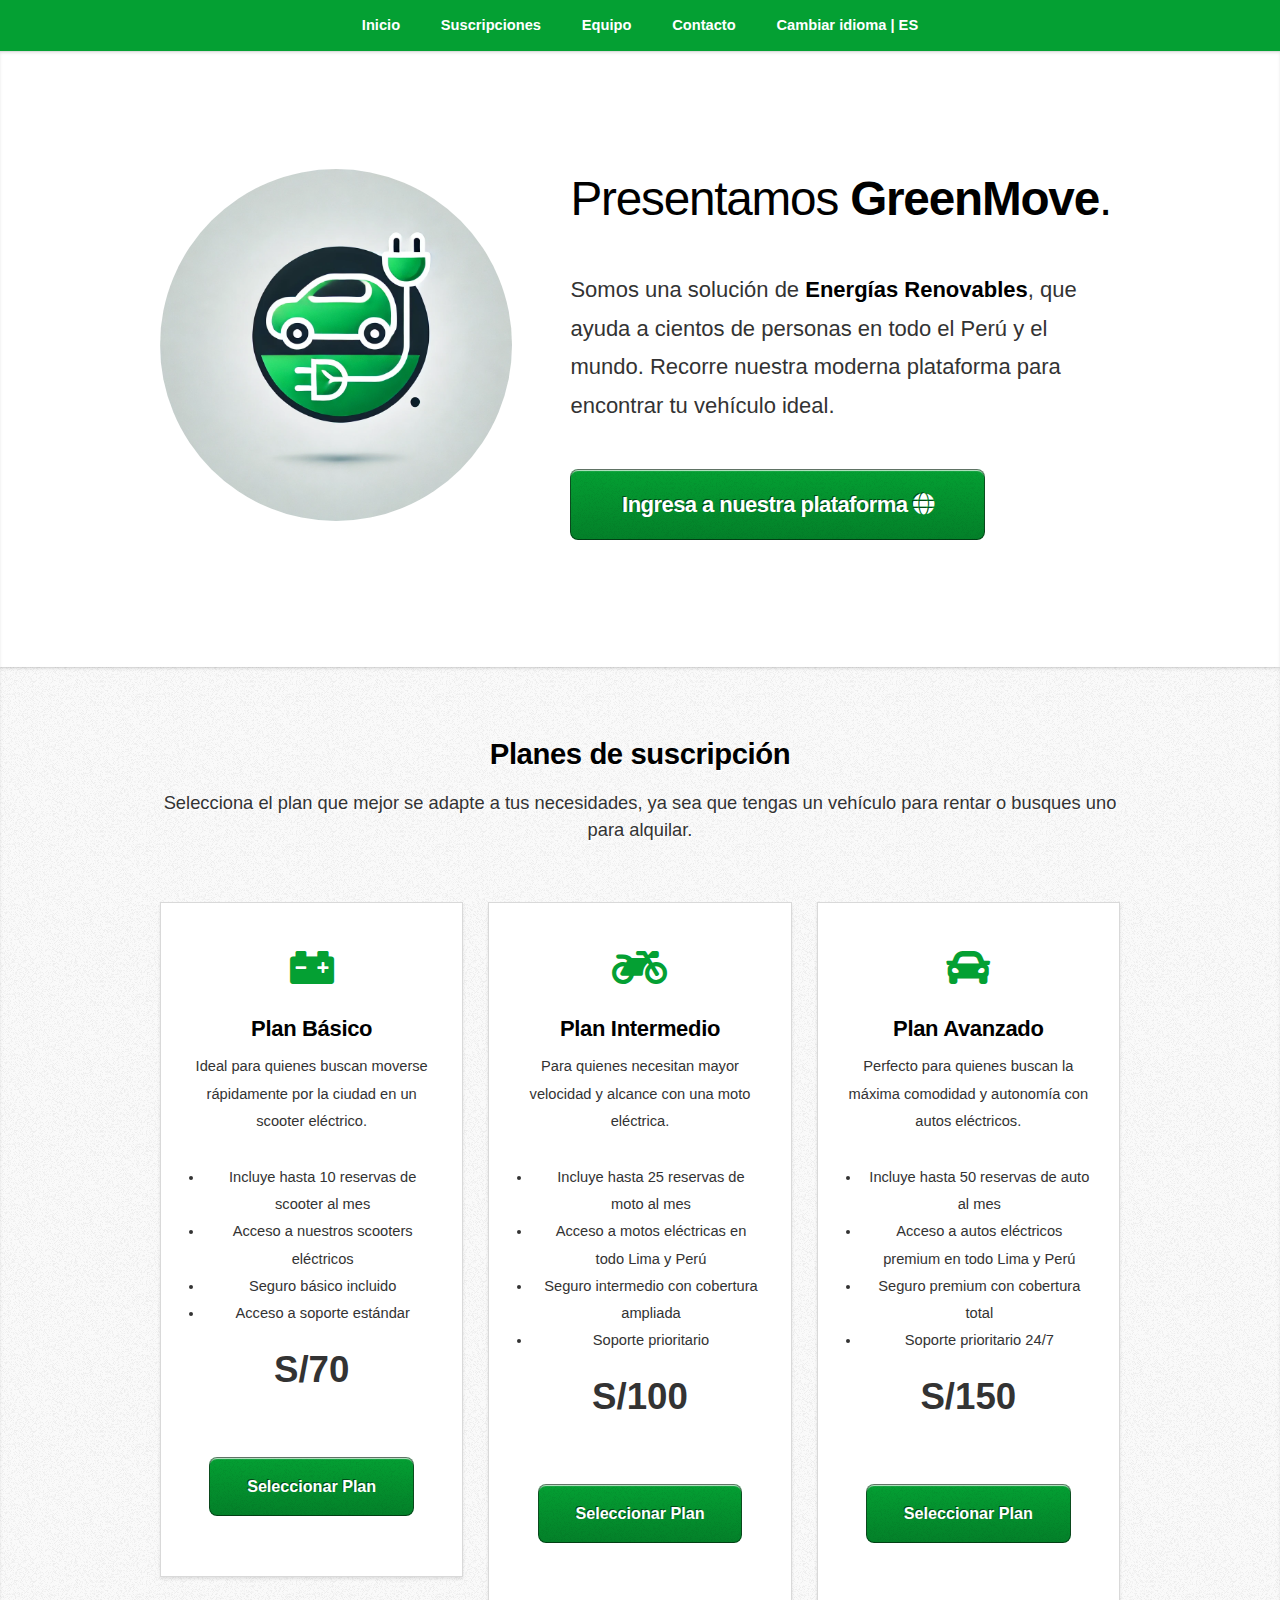
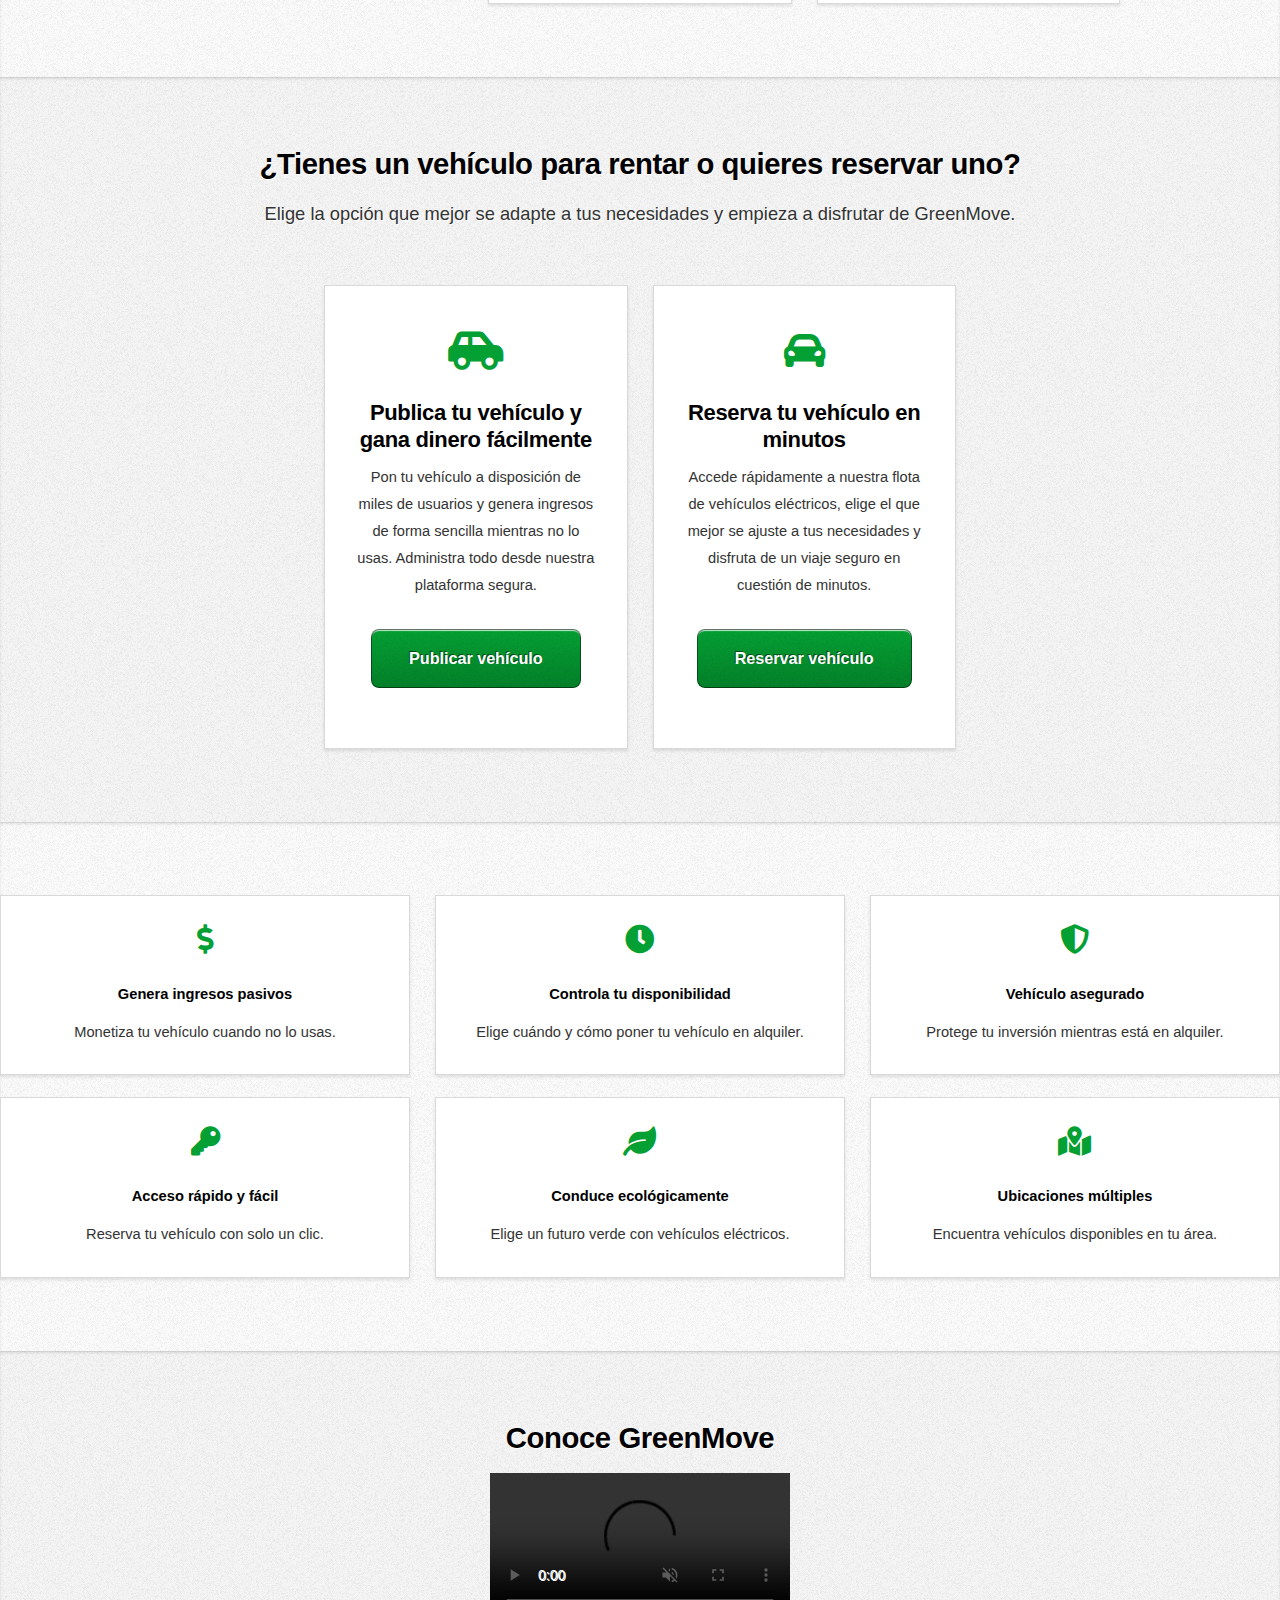
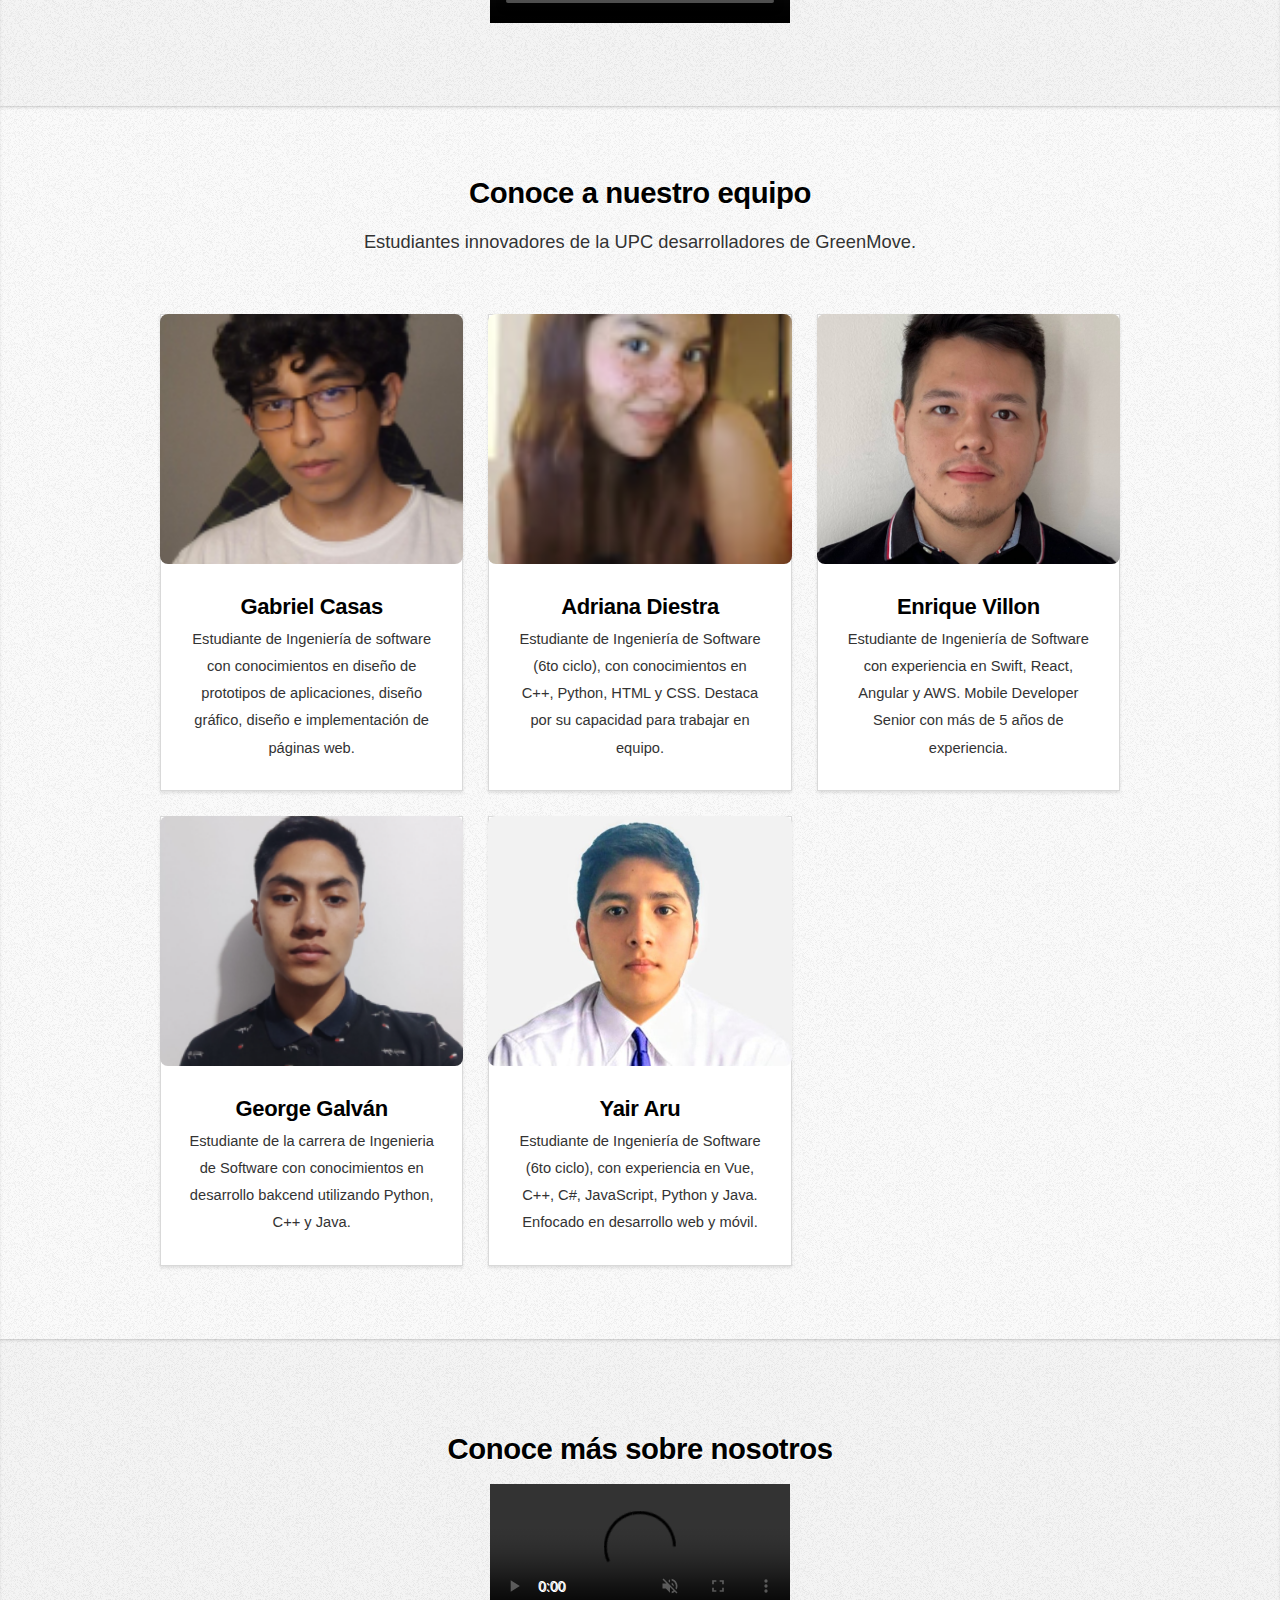
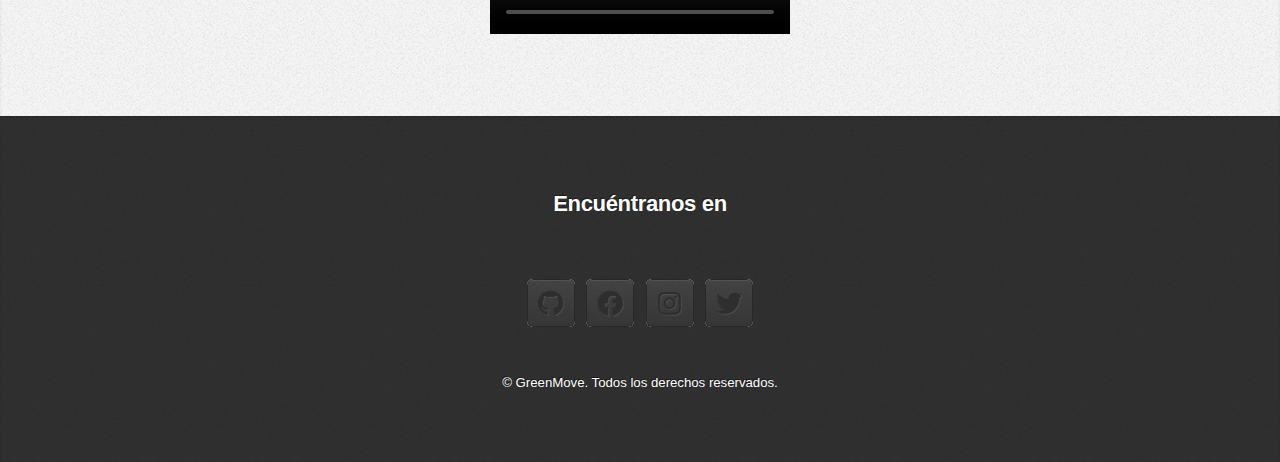
==== commit f4adab7a: "feat(language-switcher): updated translation in some words." ====
--- a/spanish.html
+++ b/spanish.html
@@ -221,7 +221,7 @@
                         <img src="images/Gabriel.png" alt="Gabriel" />
                     </a>
                     <h3><a href="#">Gabriel Casas</a></h3>
-                    <p>Estudiante de Ingeniería de Software apasionado por el análisis de datos y videojuegos. Trabajo como analista de datos y tengo experiencia en Python.</p>
+                    <p>Estudiante de Ingeniería de software con conocimientos en diseño de prototipos de aplicaciones, diseño gráfico, diseño e implementación de páginas web.</p>
                 </article>
             </div>
             <div class="col-4 col-6-medium col-12-small">
@@ -248,7 +248,7 @@
                         <img src="images/George_foto.png" alt="George" />
                     </a>
                     <h3><a href="#">George Galván</a></h3>
-                    <p> Estudiante de Ingeniería de Software con conocimientos en C++, Python y SQL. Se adapta a las necesidades del equipo para asegurar un buen trabajo.</p>
+                    <p> Estudiante de la carrera de Ingenieria de Software con  conocimientos en desarrollo bakcend utilizando Python, C++ y Java.</p>
                 </article>
             </div>
             <div class="col-4 col-6-medium col-12-small">
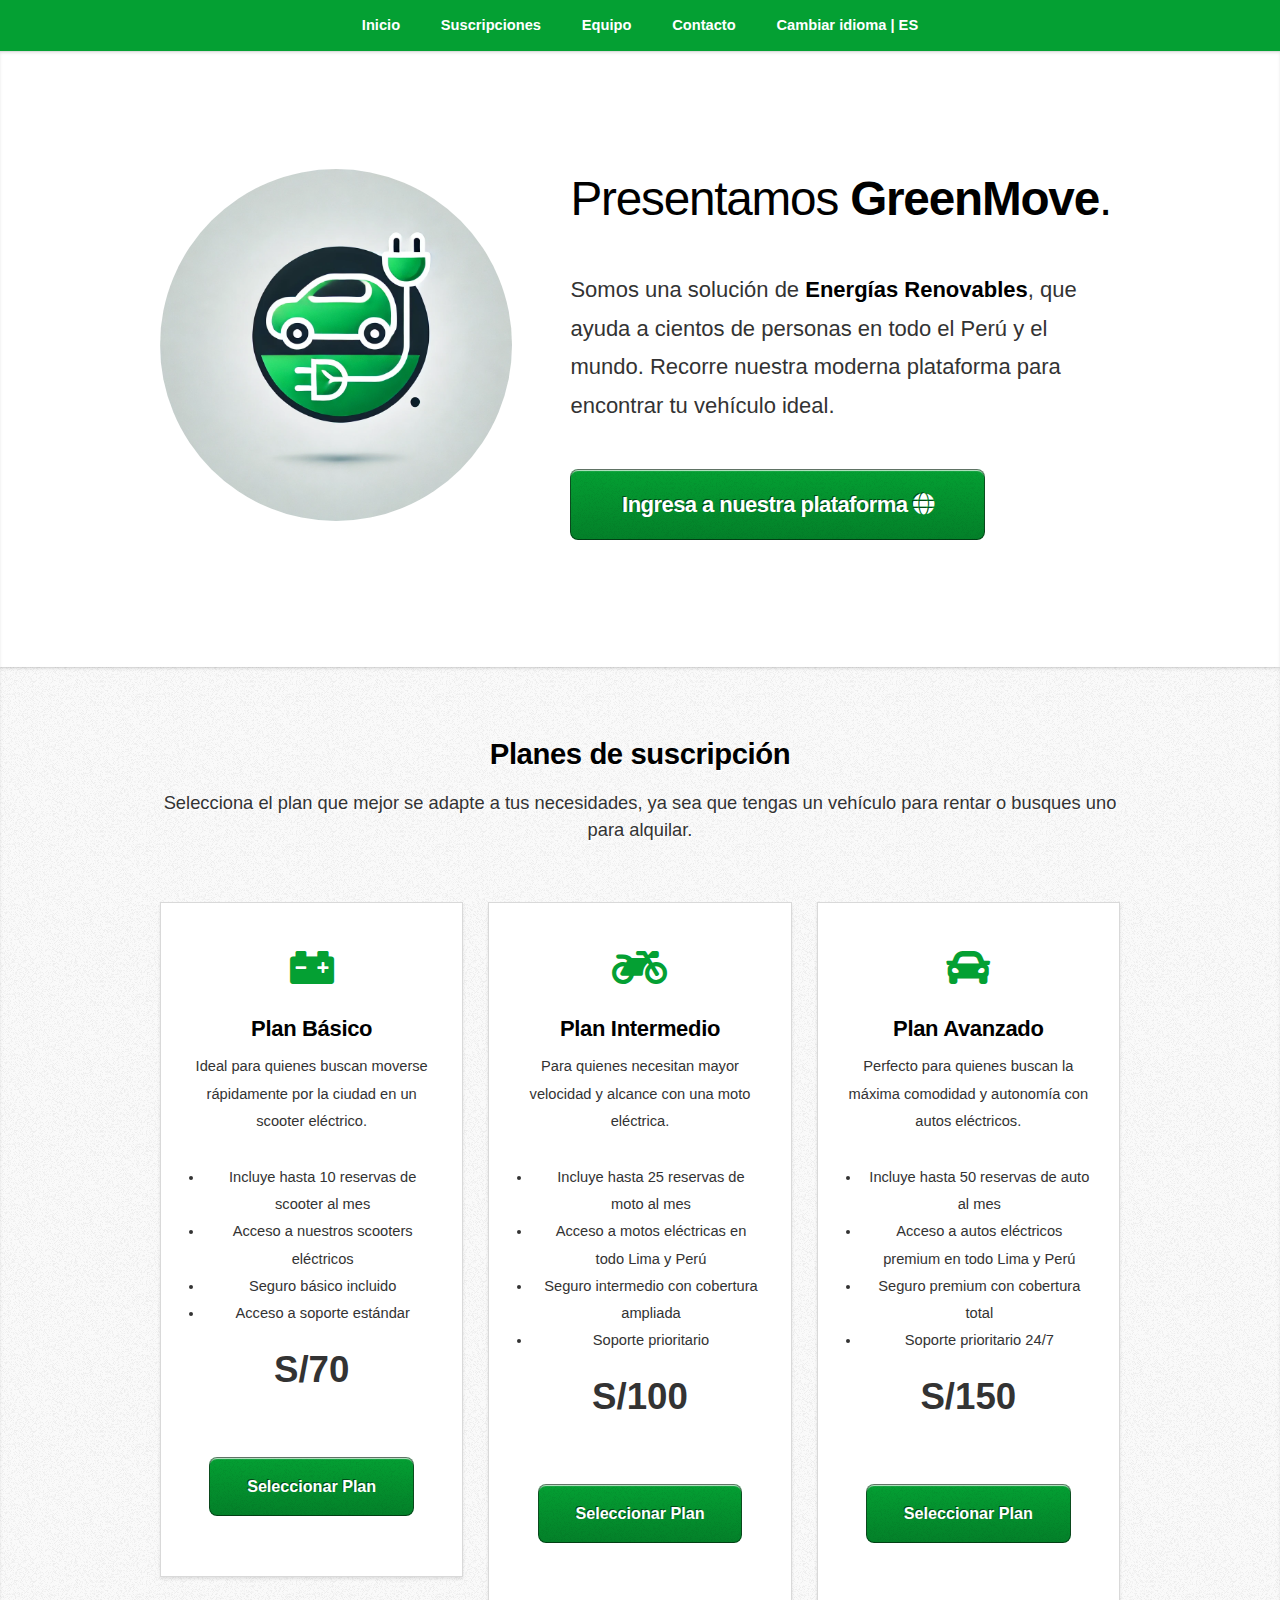
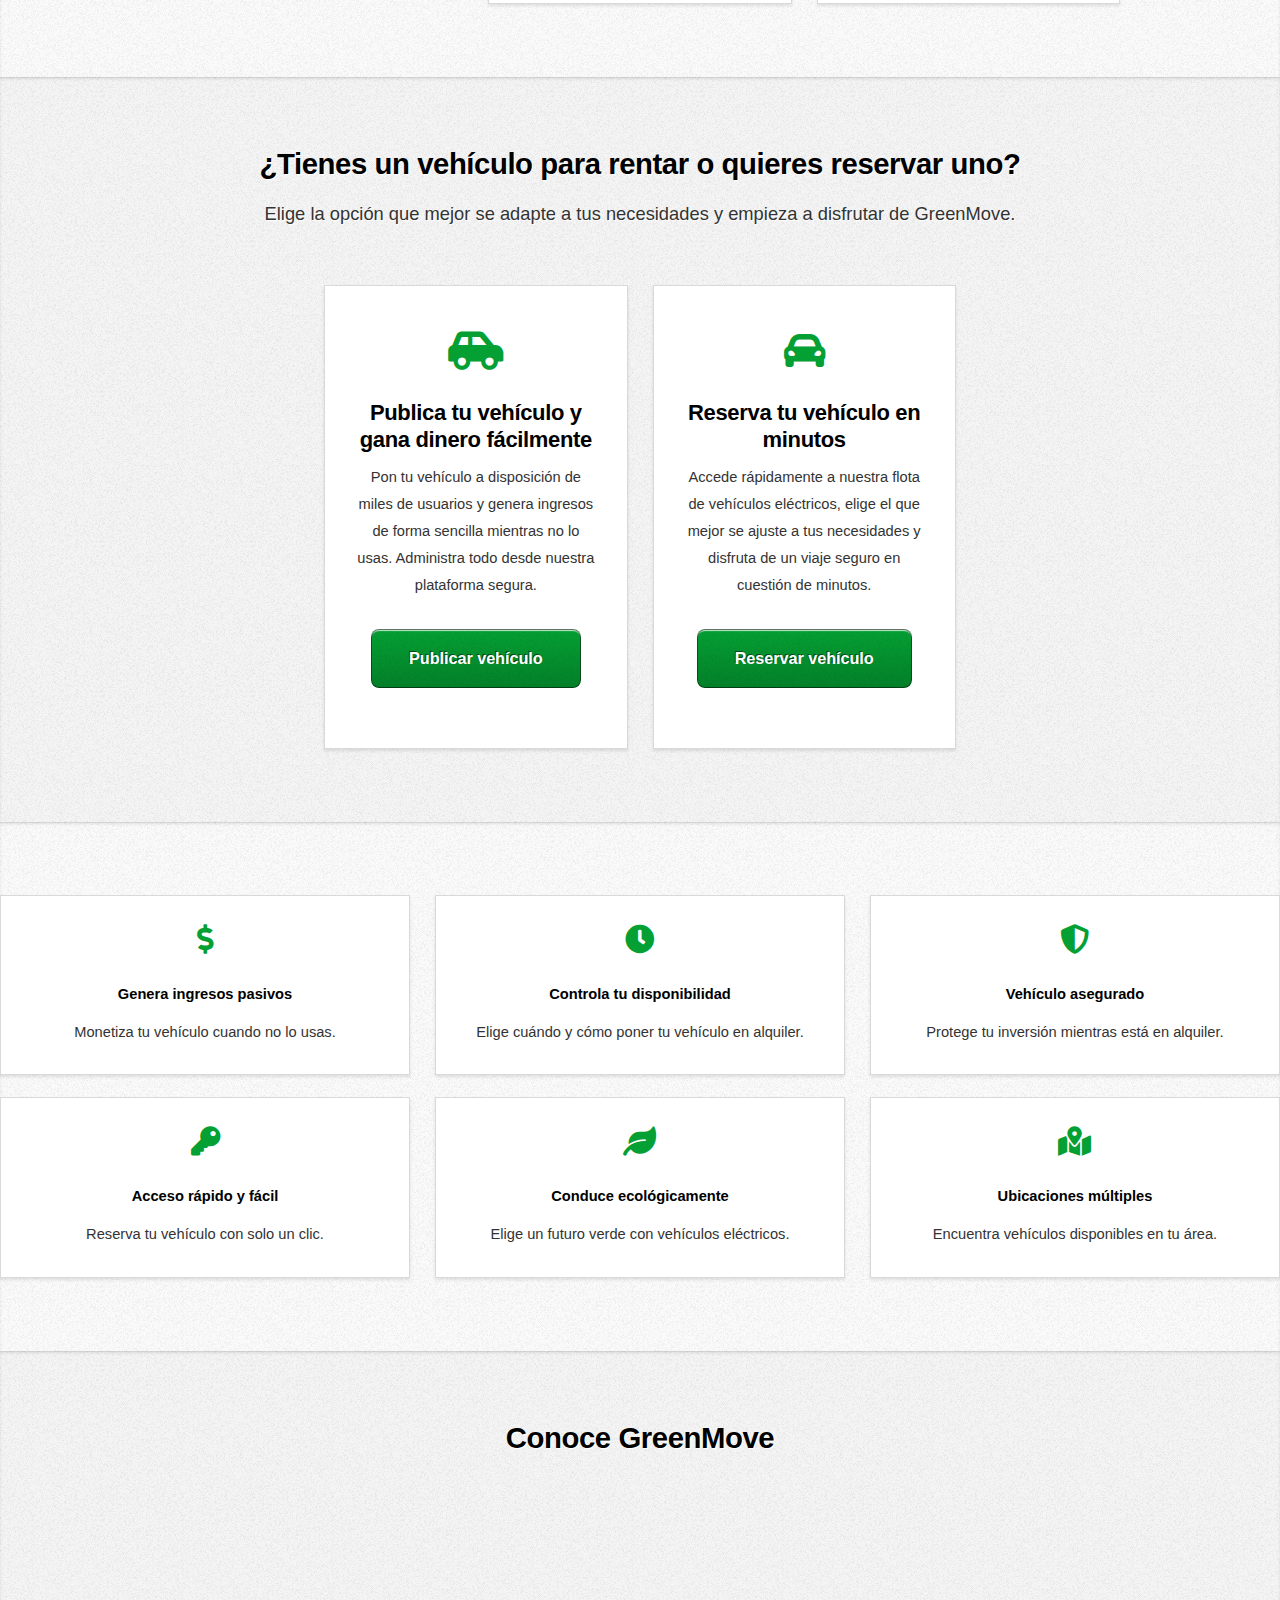
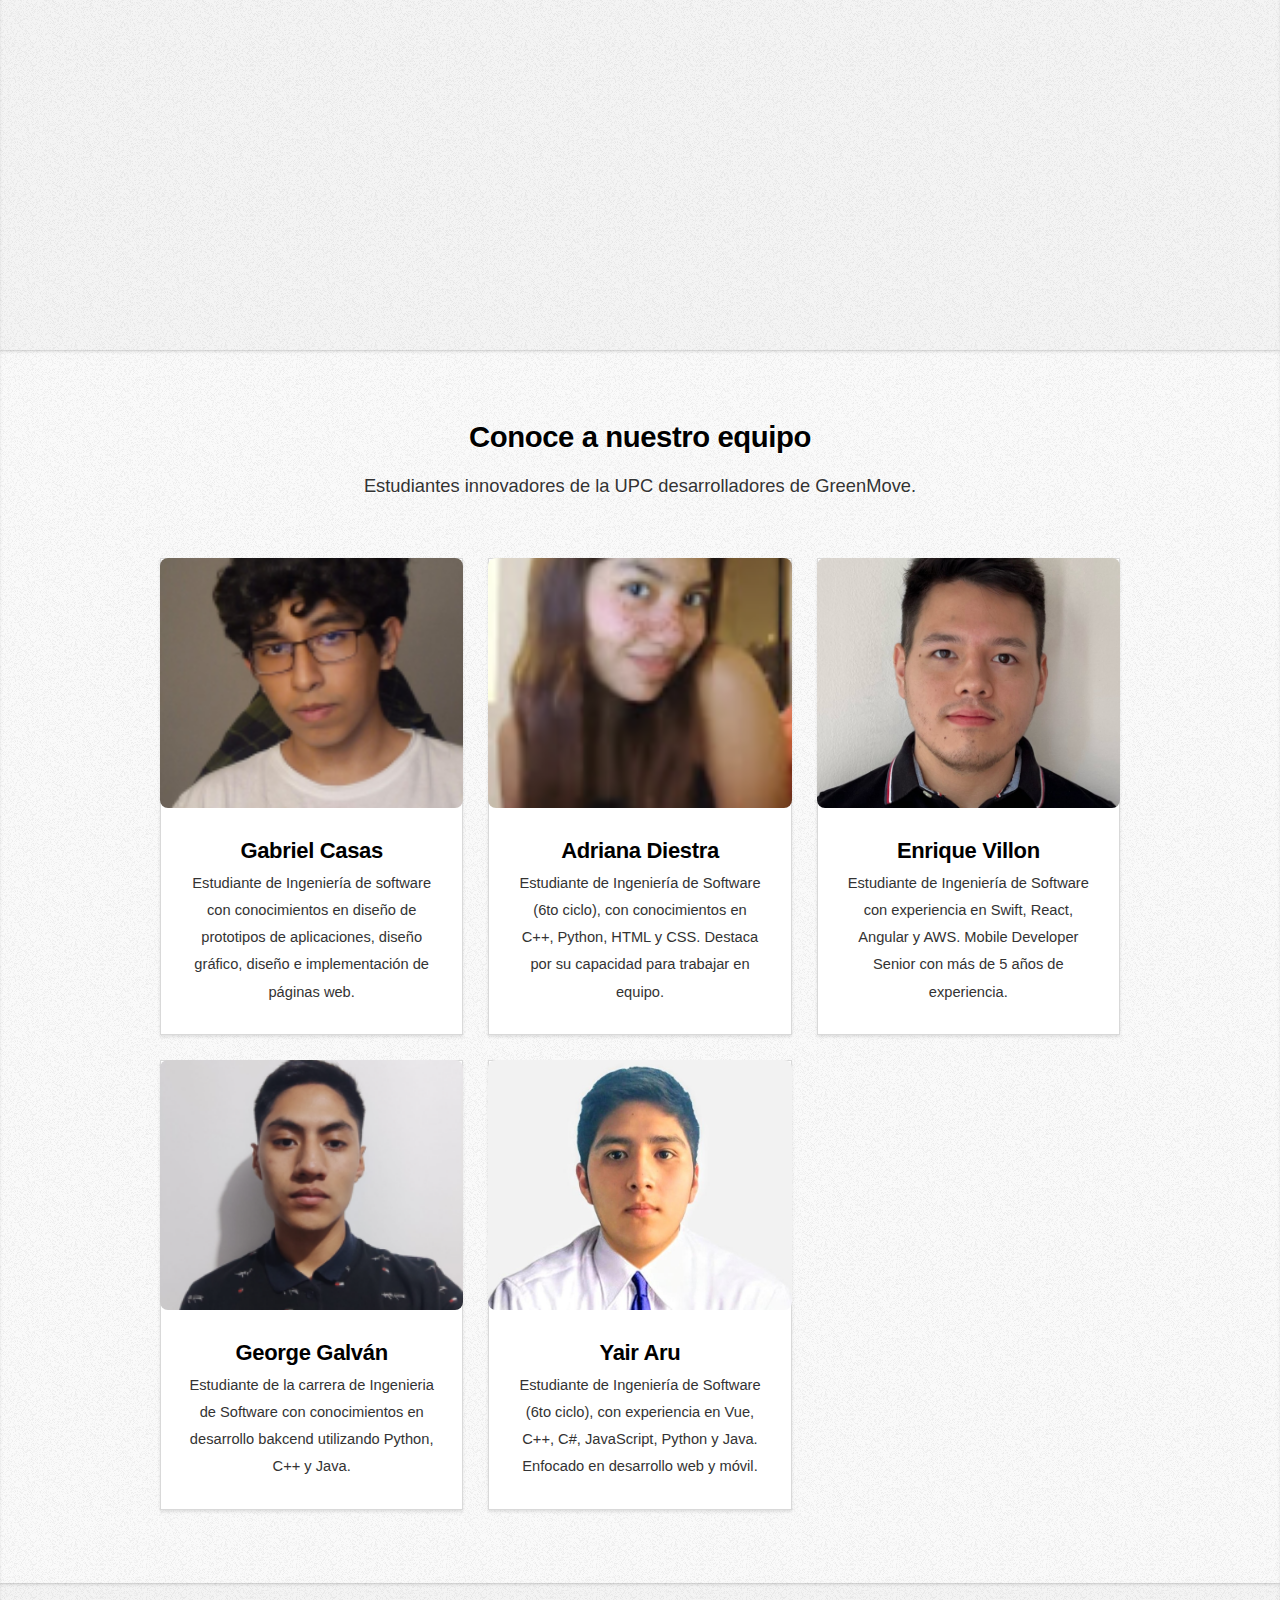
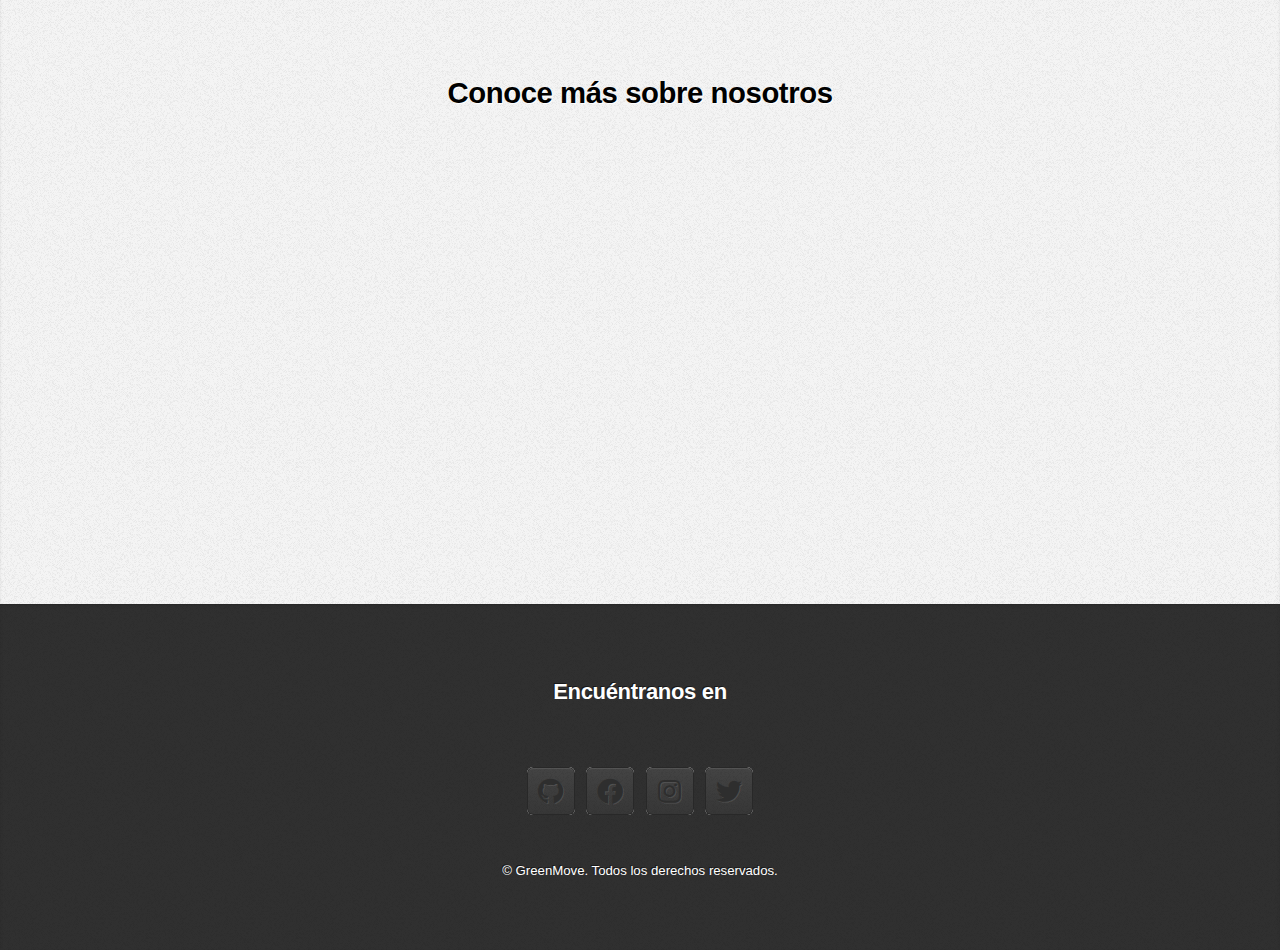
==== commit ccbb47ae: "feat(landing-page): added video about the team and about the product." ====
--- a/spanish.html
+++ b/spanish.html
@@ -11,13 +11,13 @@
 
 
 <!-- Nav -->
-<nav id="nav">
+<nav id="nav" aria-label="Barra de navegación">
     <ul class="container">
-        <li><a href="#top" id="home">Inicio</a></li>
-        <li><a href="#work">Suscripciones</a></li>
-        <li><a href="#portfolio">Equipo</a></li>
-        <li><a href="#contact">Contacto</a></li>
-        <li><a href="index.html">Cambiar idioma | ES</a></li>
+        <li aria-label="Sección Inicio"><a href="#top" id="home">Inicio</a></li>
+        <li aria-label="Sección Suscripciones"><a href="#work">Suscripciones</a></li>
+        <li aria-label="Sección Equipo de desarrollo"><a href="#portfolio">Equipo</a></li>
+        <li aria-label="Sección Contactanos"><a href="#contact">Contacto</a></li>
+        <li aria-label="Botón de cambio de idioma"><a href="index.html">Cambiar idioma | ES</a></li>
     </ul>
 </nav>
 
@@ -33,7 +33,7 @@
                     <h1>Presentamos <strong>GreenMove</strong>.</h1>
                 </header>
                 <p>Somos una solución de <strong>Energías Renovables</strong>, que ayuda a cientos de personas en todo el Perú y el mundo. Recorre nuestra moderna plataforma para encontrar tu vehículo ideal.</p>
-                <a href="https://greenmove-web-app.vercel.app/login" class="button large scrolly">
+                <a href="https://greenmove-web-app.vercel.app/login" class="button large scrolly" aria-label="Botón para ingresar a la plataforma">
                     Ingresa a nuestra plataforma <i class="fas fa-globe"></i>
                 </a>
             </div>
@@ -195,18 +195,20 @@
 
     </div>
 </article>
+
+<!-- Video About the Product -->
 <article id="about-the-product" class="wrapper style3">
     <div class="about-the-product-container">
         <div class="about-the-product-title">
             <h2 style="color: black">Conoce GreenMove</h2>
         </div>
-        <div class="about-the-product-video-container ">
-            <video controls autoplay loop muted class="about-the-product-video">
-                <source src="" type="video/mp4">
-            </video>
-        </div>
-    </div>
-</article>
+        <div class="about-the-product-video-container " aria-label="Video sobre la aplicación de GreenMove">
+            <iframe width="700" height="394" src="https://www.youtube.com/embed/TX05z3LAo5Q" frameborder="0" allow="autoplay; encrypted-media" allowfullscreen></iframe></iframe>
+        </div>
+    </div>
+</article>
+
+
 <!-- Team Portfolio-->
 <article id="portfolio" class="wrapper style2">
     <div class="container">
@@ -264,16 +266,15 @@
     </div>
 </article>
 
+<!-- Video About the Team -->
 <article id="about-the-team" class="wrapper style3">
     <div class="about-the-team-container">
         <div class="about-the-team-title">
             <h2></h2>
             <h2 style="color: black">Conoce más sobre nosotros</h2>
         </div>
-        <div class="about-the-team-video-container ">
-            <video controls autoplay loop muted class="about-the-team-video">
-                <source src="" type="video/mp4">
-            </video>
+        <div class="about-the-team-video-container " aria-label="Video sobre el equipo de desarrollo">
+            <iframe width="700" height="394" src="https://www.youtube.com/embed/p8c3fFZk2a4" frameborder="0" allow="autoplay; encrypted-media" allowfullscreen></iframe></iframe>
         </div>
     </div>
 </article>
